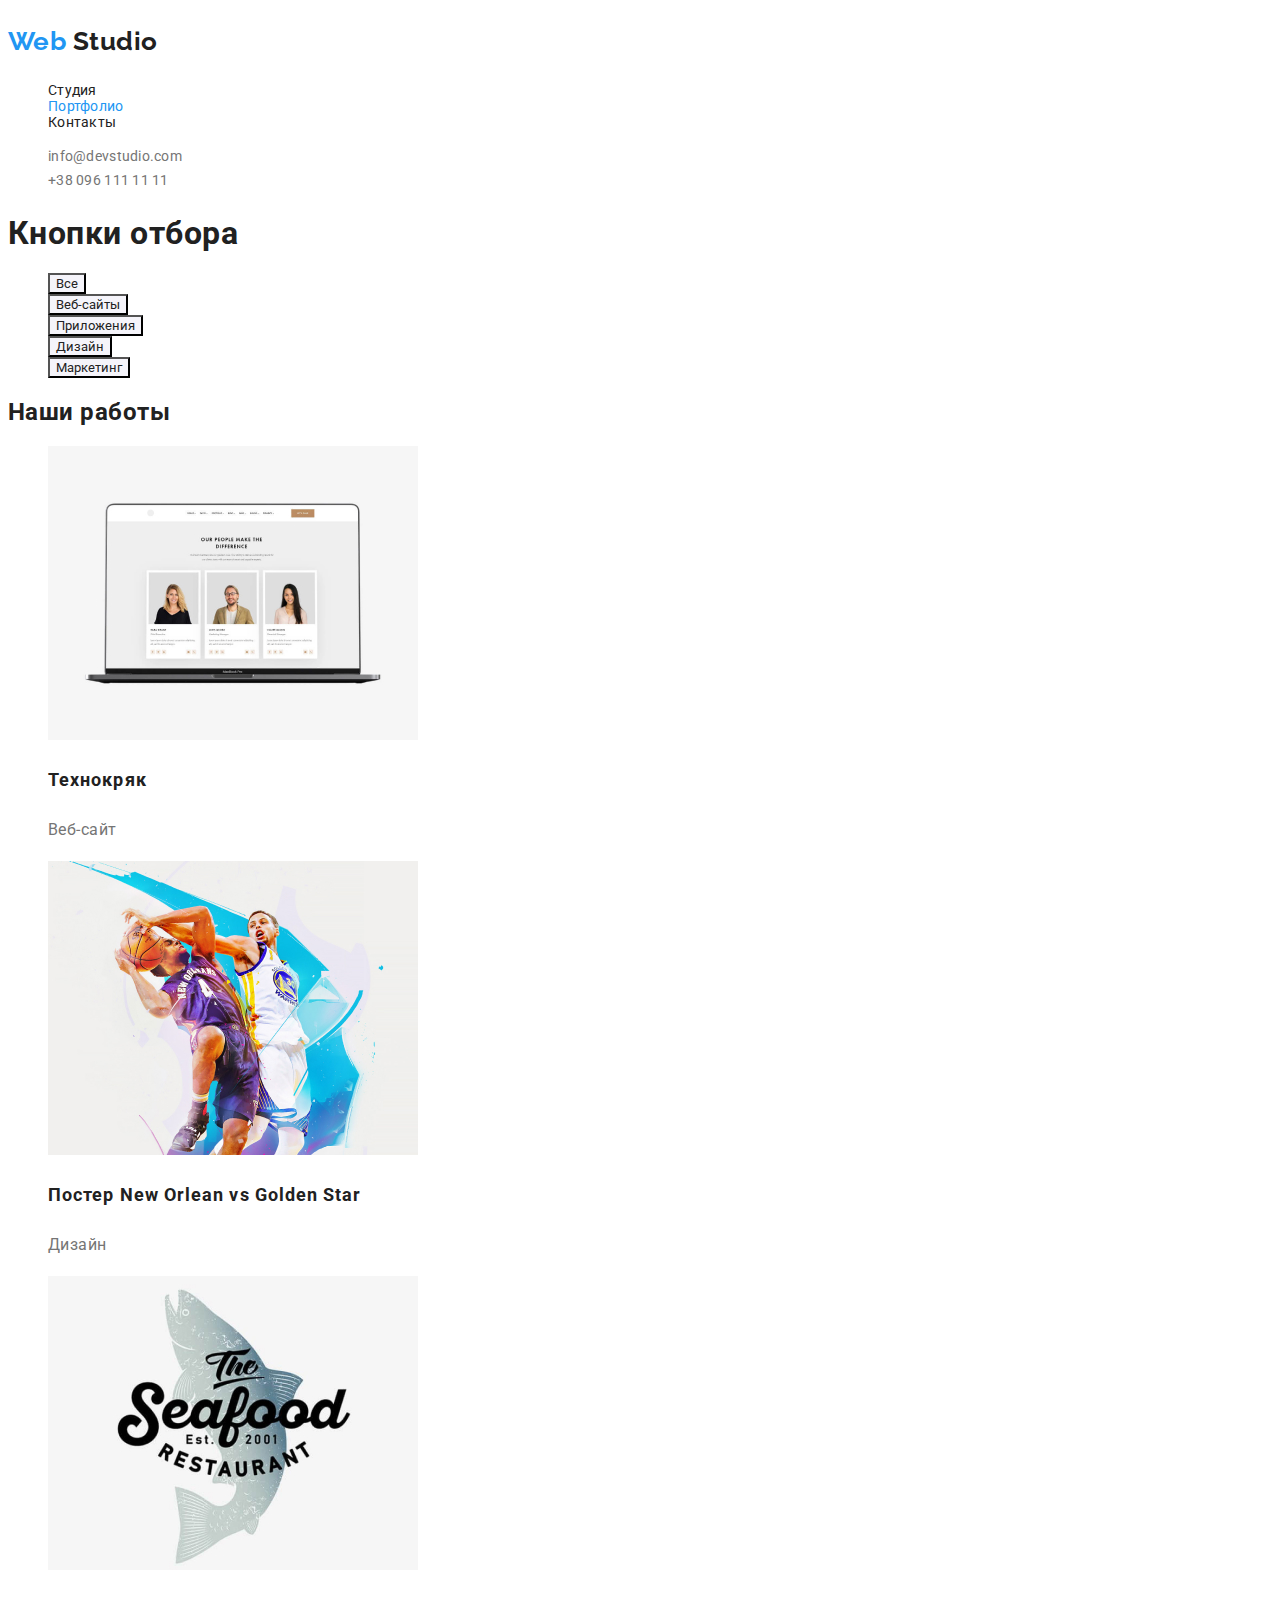
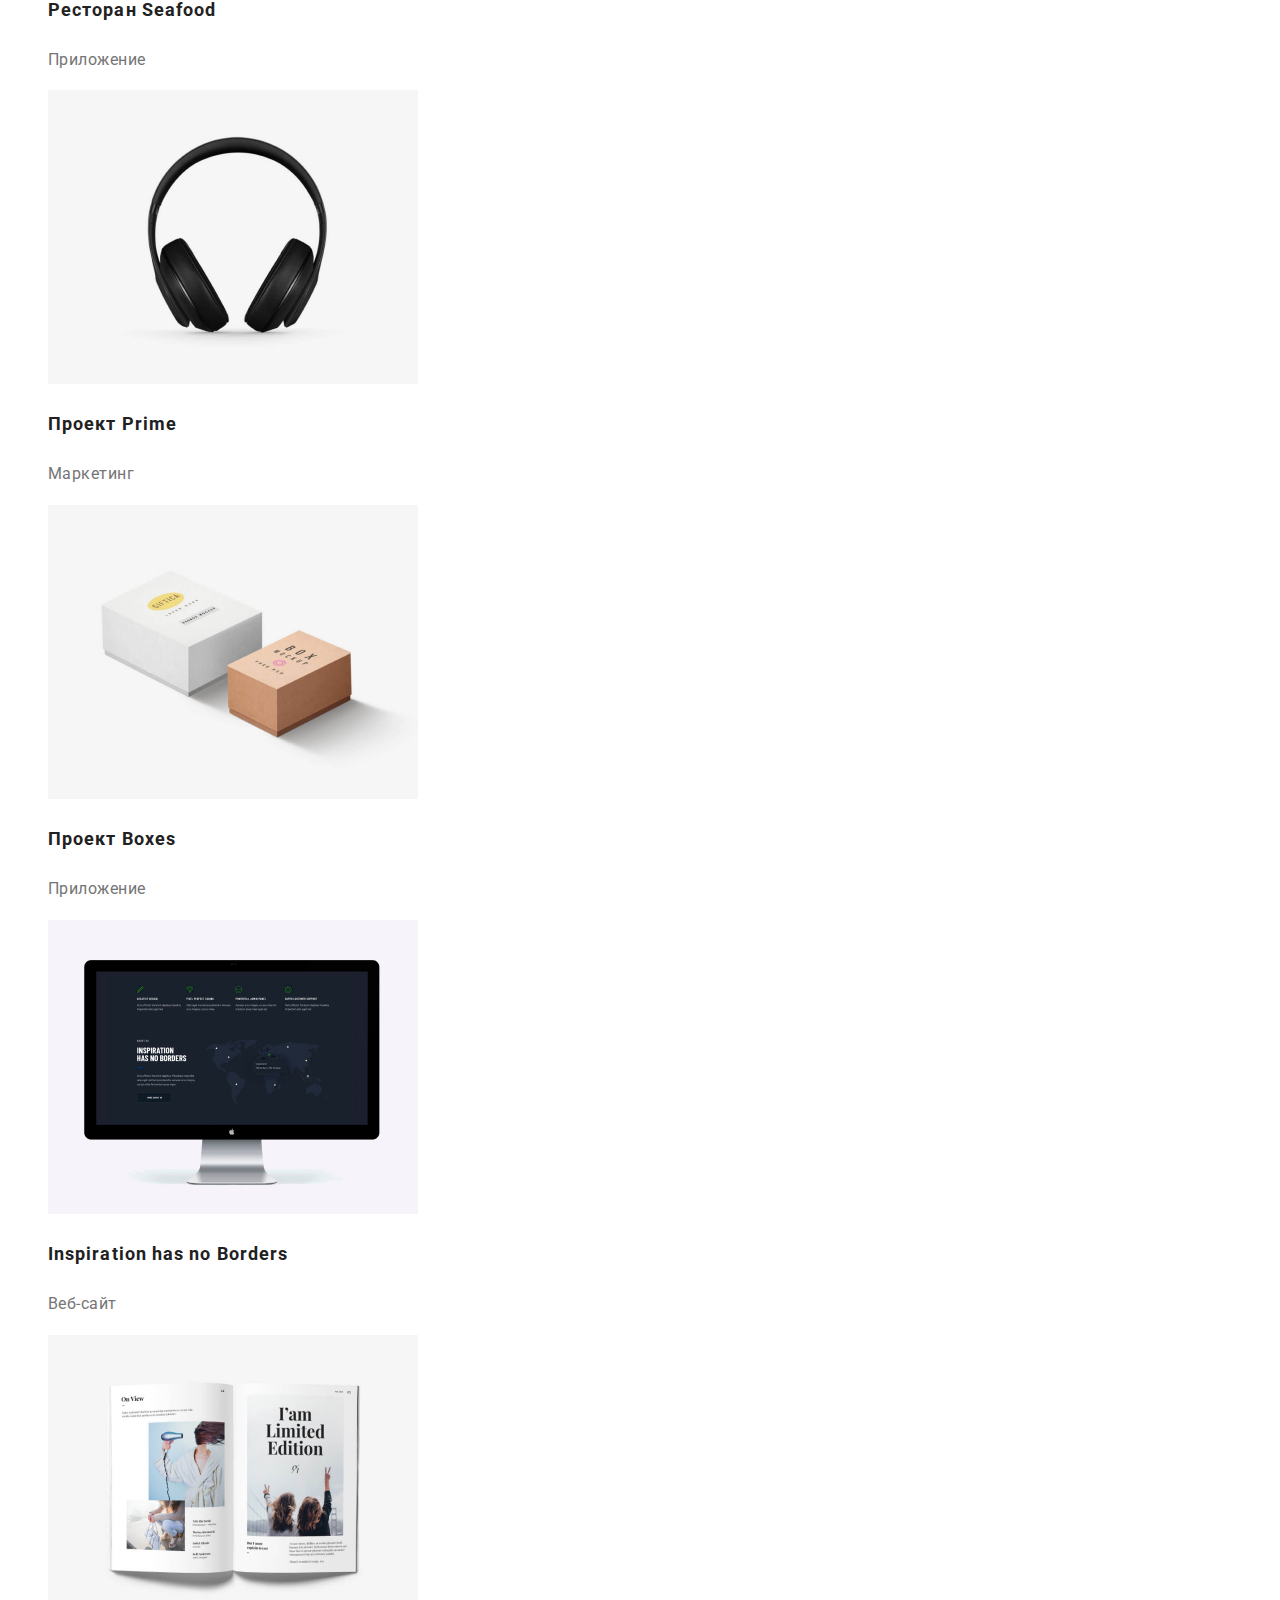
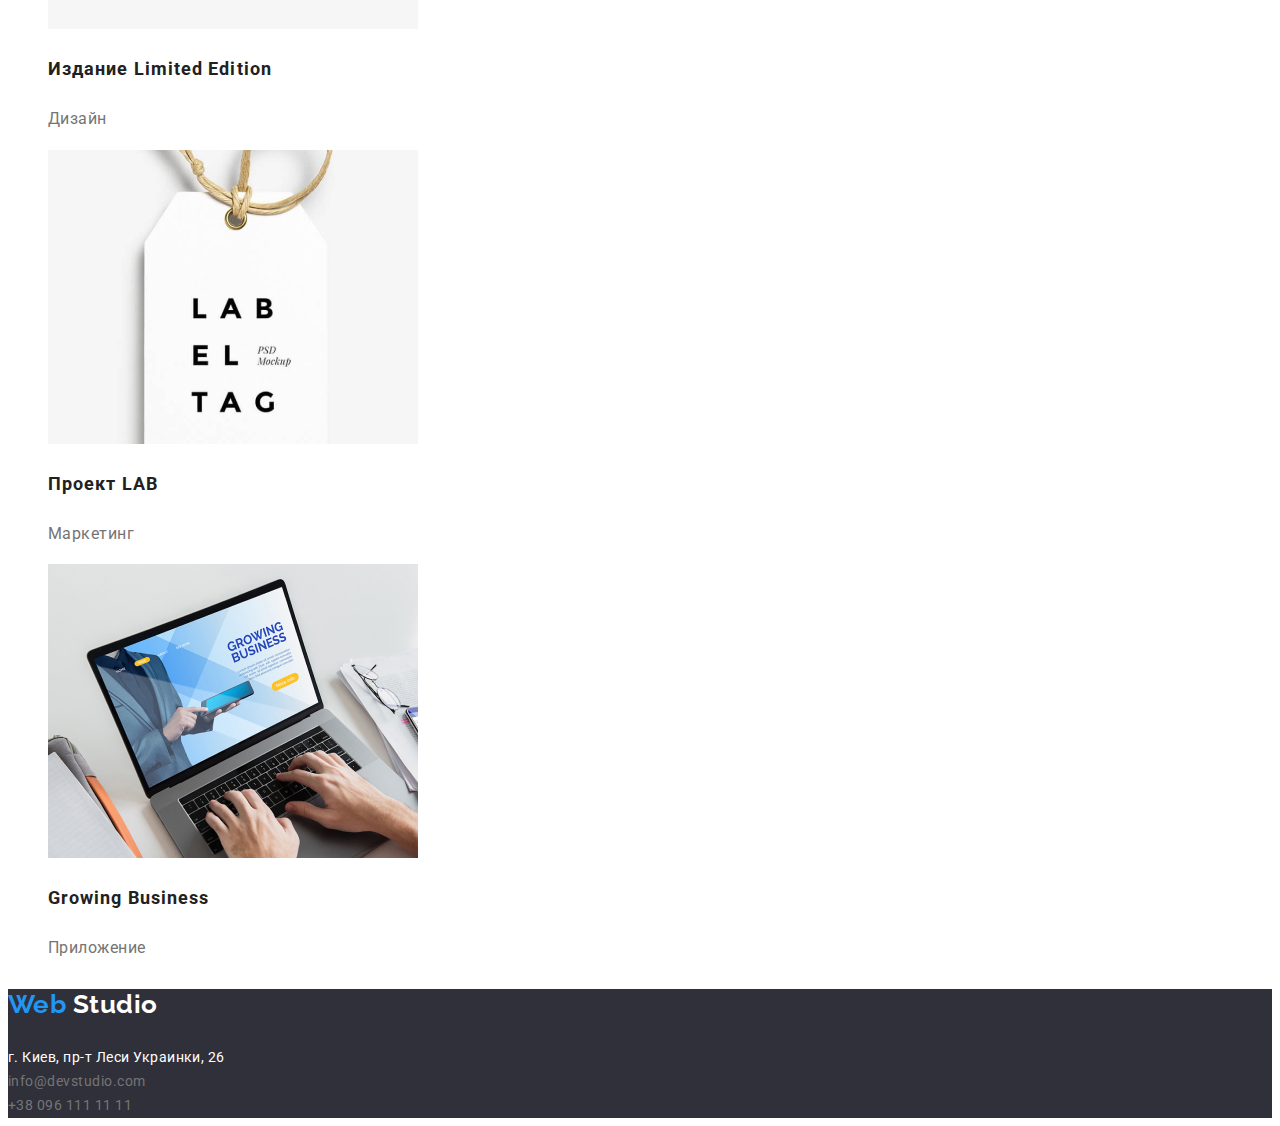
==== portfolio.html @ eb917315 "added HW3" ====
<!DOCTYPE html>
<html lang="ru">

<head>
    <meta charset="UTF-8">
    <meta name="viewport" content="width=device-width, initial-scale=1.0">
    <title>Portfolio</title>
    <link href="https://fonts.googleapis.com/css2?family=Raleway:wght@700&family=Roboto:wght@400;500;700;900&display=swap" rel="stylesheet">
    <link rel="stylesheet" href="./css/styles.css">
</head>

<body>
    <!--Шапка сайта-->
    <header>
        <nav class="site-nav">
            <a href="./index.html" class="logo">
                <p><span class="blue">Web</span> Studio</p>
            </a>

            <ul class="list pages">
                <li><a href="./index.html" class="link">Студия</a></li>
                <li><a href="" class="link current">Портфолио</a></li>
                <li><a href="" class="link">Контакты</a></li>
            </ul>
        </nav>
        <ul class="list contacts contacts-head">
            <li>
                <a href="mailto:info@devstudio.com" class="contacts-now">info@devstudio.com</a>
            </li>

            <li>
                <a href="tel:+380961111111" class="contacts-now">+38 096 111 11 11</a>
            </li>
        </ul>
    </header>

    <main>
        <!-- Набор кнопок -->
        <section class="buttons">
            <h1 class="buttons-title">Кнопки отбора</h1>
            <ul class="list">
                <li><button type="button" class="buttons-link">Все</button></li>
                <li><button type="button" class="buttons-link">Веб-сайты</button> </li>
                <li><button type="button" class="buttons-link">Приложения</button> </li>
                <li><button type="button" class="buttons-link">Дизайн</button> </li>
                <li><button type="button" class="buttons-link">Маркетинг</button> </li>
            </ul>
        </section>
        <!-- Наше портфолио -->
        <section class="works">
            <h2 class="works-title">Наши работы</h2>
            <ul class="list">
                <li>
                    <a href="" class="works-link"><img src="./images/portfolio1.jpg" width=370 alt="Веб-сайт">
                        <h3 class="works-subtitle">Технокряк</h3>
                        <p class="works-type">Веб-сайт</p>
                    </a>

                </li>
                <li>
                    <a href="" class="works-link"><img src="./images/portfolio2.jpg" width=370 alt="Дизайн">
                        <h3 class="works-subtitle">Постер New Orlean vs Golden Star</h3>
                        <p class="works-type">Дизайн</p>
                    </a>

                </li>
                <li>
                    <a href="" class="works-link"><img src="./images/portfolio3.jpg" width=370 alt="Приложение">
                        <h3 class="works-subtitle">Ресторан Seafood</h3>
                        <p class="works-type">Приложение</p>
                    </a>

                </li>
                <li>
                    <a href="" class="works-link"><img src="./images/portfolio4.jpg" width=370 alt="Маркетинг">
                        <h3 class="works-subtitle">Проект Prime</h3>
                        <p class="works-type">Маркетинг</p>
                    </a>

                </li>
                <li>
                    <a href="" class="works-link"><img src="./images/portfolio5.jpg" width=370 alt="Приложение">
                        <h3 class="works-subtitle">Проект Boxes</h3>
                        <p class="works-type">Приложение</p>
                    </a>

                </li>
                <li>
                    <a href="" class="works-link"><img src="./images/portfolio6.jpg" width=370 alt="Веб-сайт">
                        <h3 class="works-subtitle">Inspiration has no Borders</h3>
                        <p class="works-type">Веб-сайт</p>
                    </a>

                </li>
                <li>
                    <a href="" class="works-link"><img src="./images/portfolio7.jpg" width=370 alt="Дизайн">
                        <h3 class="works-subtitle">Издание Limited Edition</h3>
                        <p class="works-type">Дизайн</p>
                    </a>

                </li>
                <li>
                    <a href="" class="works-link"><img src="./images/portfolio8.jpg" width=370 alt="Маркетинг">
                        <h3 class="works-subtitle">Проект LAB</h3>
                        <p class="works-type">Маркетинг</p>
                    </a>

                </li>
                <li>
                    <a href="" class="works-link"><img src="./images/portfolio9.jpg" width=370 alt="Приложение">
                        <h3 class="works-subtitle">Growing Business</h3>
                        <p class="works-type">Приложение</p>
                    </a>

                </li>

            </ul>
        </section>


    </main>


    <!--Подвал сайта-->
    <footer class="footer">
        <a href="/" class="logo">
            <p><span class="blue">Web</span> <span class="white">Studio</span></p>
        </a>
        <address class="contacts">
            <span class="contacts-address">г. Киев, пр-т Леси Украинки, 26</span><br>
            <a href="mailto:info@devstudio.com" class="contacts-email">info@devstudio.com</a> <br>
            <a href="tel:+380961111111" class="contacts-phone">+38 096 111 11 11</a>
        </address>

    </footer>
</body>

</html>
---- css/styles.css ----
:root {
    --primery-white-color: #ffffff;
    --background-hero: #2F303A;
    --background-team: #F5F4FA;
    --background-specialisations: #E5E5E5;
    --background-footer: #2F303A;
    --background-portfolio: #F5F4FA;
    --blue-color: #2196F3;
    --font-black: #212121;
    --font-grey: #757575;
    --font-white: #FFFFFF;
}

body {
    color: var(--font-black);
    background-color: var(--primery-white-color);
    font-family: Roboto, sans-serif;
    letter-spacing: 0.03em;
}


/* Стили для странички index.html */

.logo {
    color: var(--font-black);
    font-family: Raleway;
    font-weight: 700;
    font-size: 26px;
    line-height: 1.19;
    text-decoration: none;
}

.logo .blue {
    color: var(--blue-color);
}

.logo .white {
    color: var(--font-white);
}

.list {
    list-style: none;
}

.site-nav .link {
    color: var(--font-black);
    text-decoration: none;
}

.site-nav .link.current {
    color: var(--blue-color);
}

.site-nav .link:hover,
.site-nav .link:focus {
    color: var(--blue-color);
}

.pages,
.contacts-head {
    font-size: 14px;
    line-height: 1.14;
    letter-spacing: 0.02em;
}

.contacts .contacts-now {
    color: var(--font-grey);
    text-decoration: none;
}

.contacts .current {
    color: var(--blue-color);
}

.contacts .contacts-now:hover,
.contacts .contacts-now:focus {
    color: var(--blue-color);
}

.hero {
    background-color: var(--background-hero);
    letter-spacing: 0.06em;
}

.hero .hero-title {
    color: var(--font-white);
    font-weight: 900;
    font-size: 44px;
    line-height: 1.36;
    text-align: center;
    text-transform: uppercase;
}


/* ВЕРНУТЬСЯ К КНОПКЕ */

.hero .hero-button {
    color: var(--font-white);
    background-color: var(--blue-color);
    font-family: inherit;
    font-size: 16px;
    line-height: 1.8;
    display: flex;
    align-items: center;
    text-align: center;
    text-decoration: none;
}

.features .features-subtitle {
    color: var(--font-black);
    font-weight: 700;
    font-size: 14px;
    line-height: 1.14;
    text-transform: uppercase;
}

.features .features-description {
    color: var(--font-grey);
    font-weight: 400;
    font-size: 14px;
    line-height: 1.71;
}

.specialisations {
    background-color: var(--background-specialisations);
}

.specialisations .specialisations-title,
.team .team-title {
    color: var(--font-black);
    font-weight: 700;
    font-size: 36px;
    line-height: 1.16;
    text-align: center;
}

.team {
    background-color: var(--background-team);
}

.team .team-name {
    color: var(--font-black);
    font-weight: 500;
    font-size: 16px;
    line-height: 1.18;
}

.team .team-prof {
    color: var(--font-grey);
    font-weight: 400;
    font-size: 16px;
    line-height: 1.18;
}

.footer {
    background-color: var(--background-footer);
}

.contacts {
    font-weight: 400;
    font-size: 14px;
    line-height: 1.7;
    font-style: normal;
}

.contacts .contacts-address {
    color: var(--font-white);
}

.contacts .contacts-email,
.contacts .contacts-phone {
    color: var(--font-grey);
    text-decoration: none;
}


/* Стили для странички portfolio.html */

.buttons .buttons-link {
    color: var(--font-black);
    background-color: var(--background-portfolio);
    font-family: inherit;
}

.buttons .buttons-link:hover,
.buttons .buttons-link:focus {
    color: var(--font-white);
}

.buttons .buttons-link:hover,
.buttons .buttons-link:focus {
    background-color: var(--blue-color);
}

.works .works-subtitle {
    color: var(--font-black);
    font-weight: 700;
    font-size: 18px;
    line-height: 2;
    letter-spacing: 0.06em;
}

.works .works-type {
    color: var(--font-grey);
    font-weight: 400;
    font-size: 16px;
    line-height: 1.8;
}

.works .works-link {
    text-decoration: none;
}
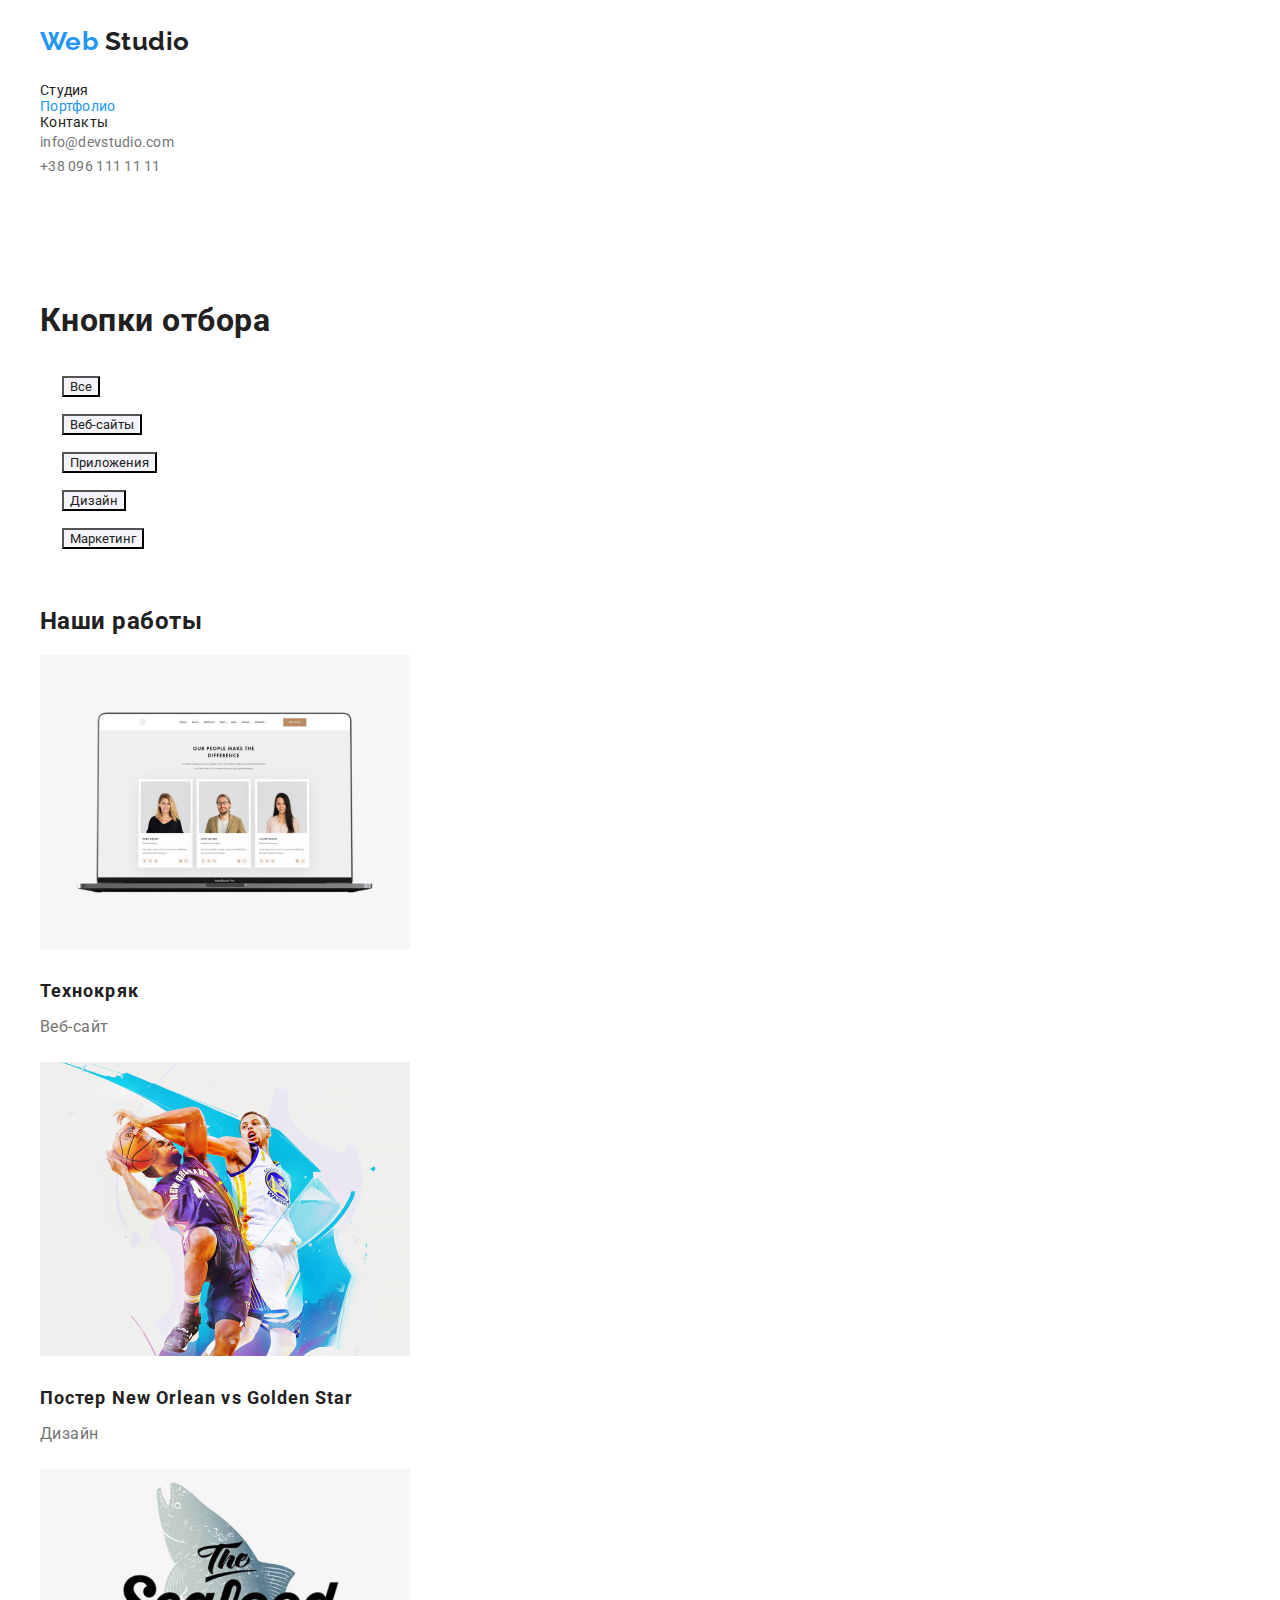
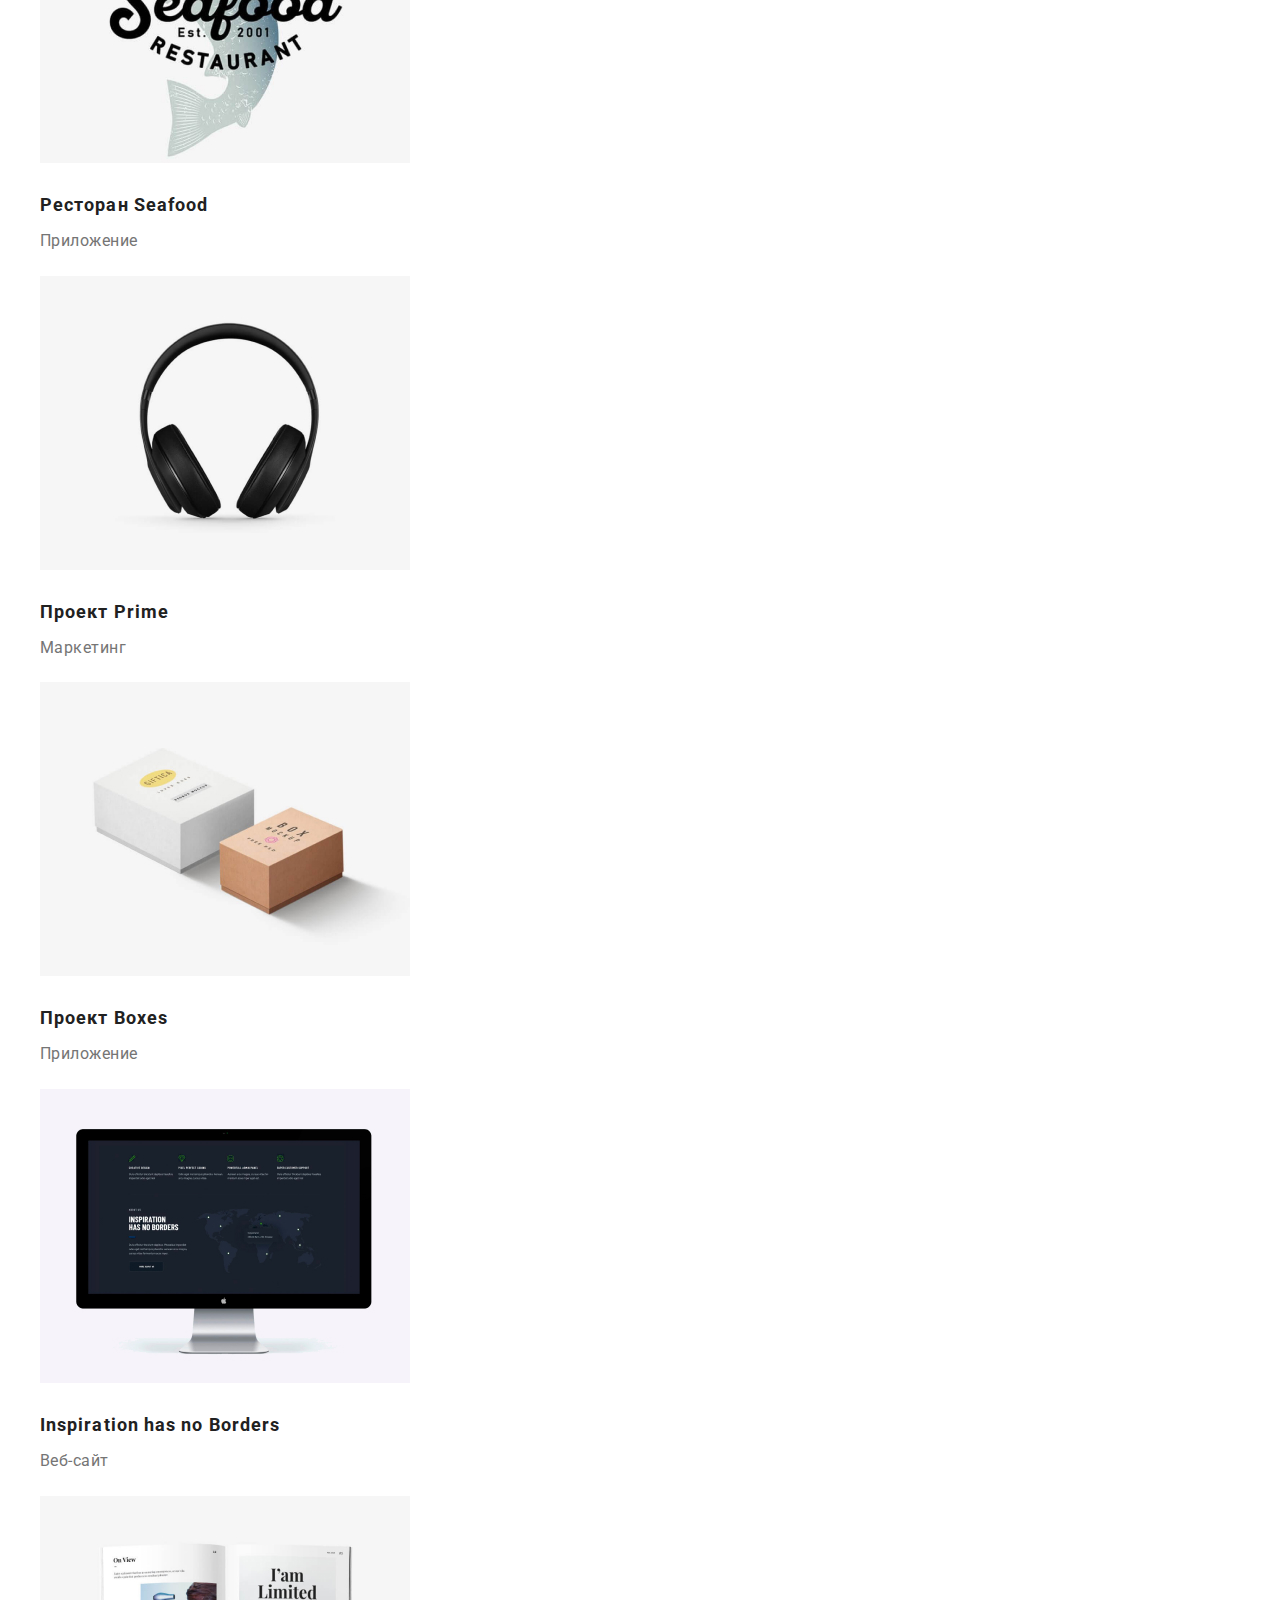
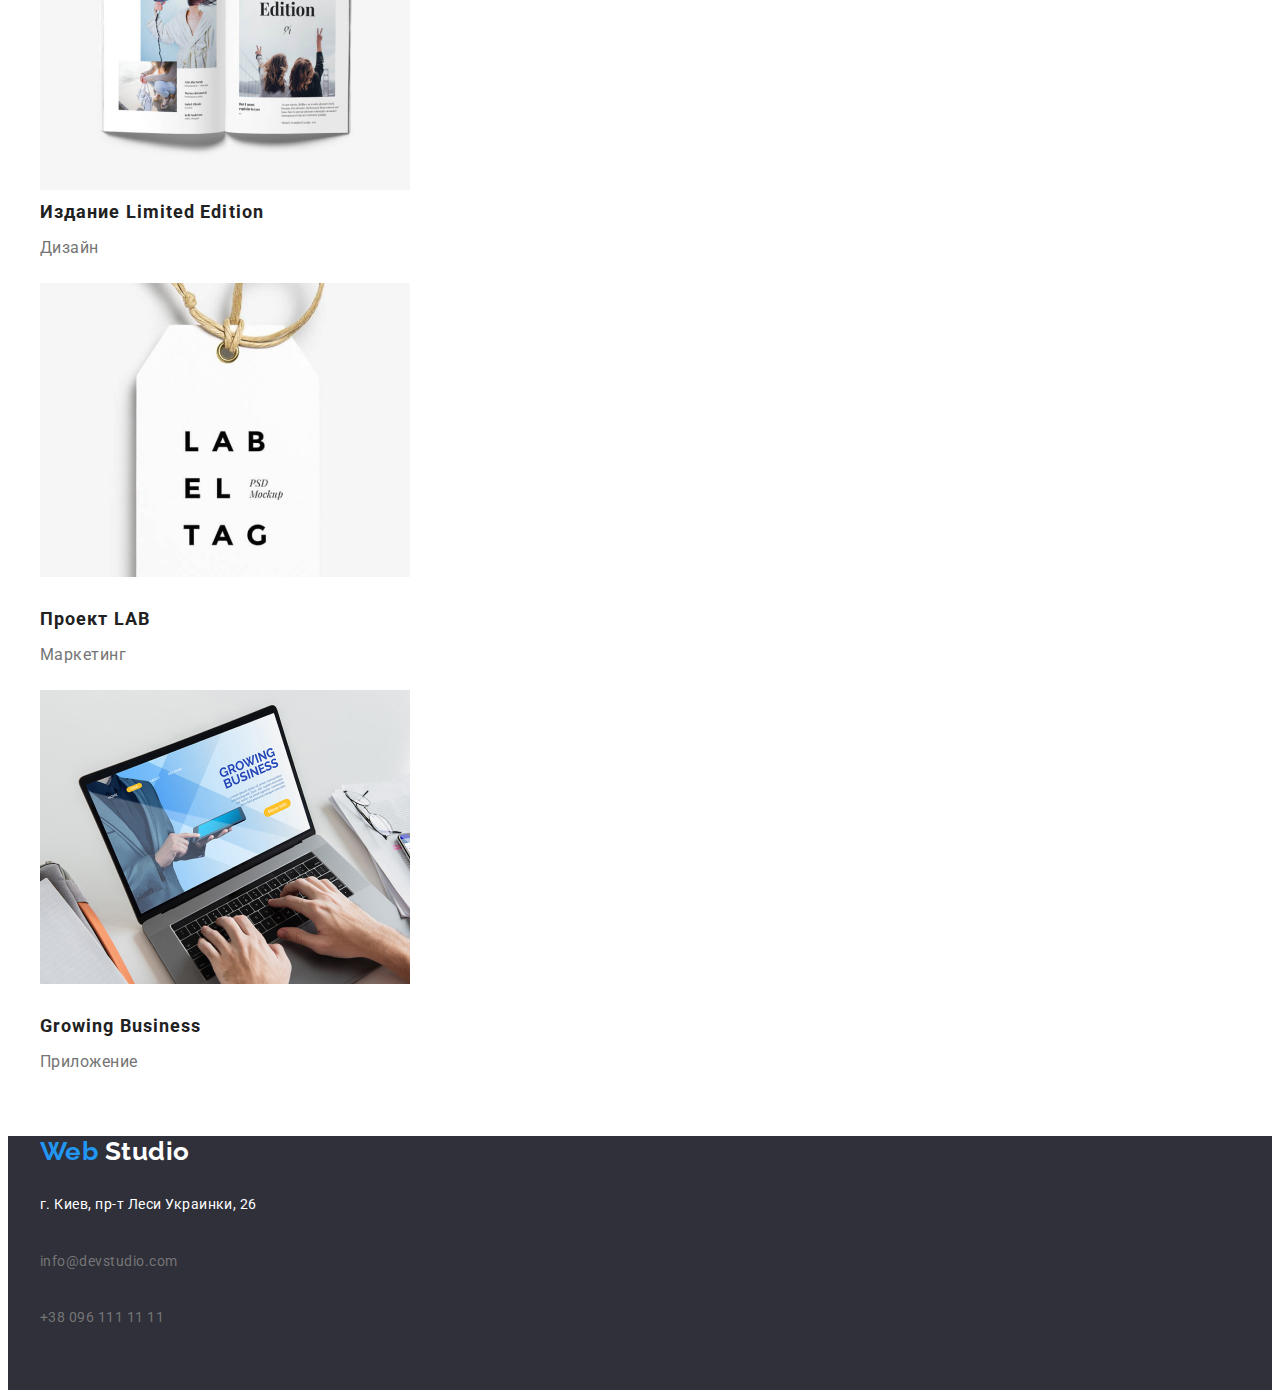
==== commit dbb8a423: "add 3" ====
--- a/portfolio.html
+++ b/portfolio.html
@@ -12,109 +12,141 @@
 <body>
     <!--Шапка сайта-->
     <header>
-        <nav class="site-nav">
-            <a href="./index.html" class="logo">
-                <p><span class="blue">Web</span> Studio</p>
-            </a>
+        <div class="container-width">
+            <nav class="site-nav">
+                <a href="./index.html" class="logo">
+                    <p><span class="blue">Web</span> Studio</p>
+                </a>
 
-            <ul class="list pages">
-                <li><a href="./index.html" class="link">Студия</a></li>
-                <li><a href="" class="link current">Портфолио</a></li>
-                <li><a href="" class="link">Контакты</a></li>
+                <ul class="list pages">
+                    <li><a href="./index.html" class="link">Студия</a></li>
+                    <li><a href="" class="link current">Портфолио</a></li>
+                    <li><a href="" class="link">Контакты</a></li>
+                </ul>
+            </nav>
+        </div>
+        <div class="container-width">
+            <ul class="list contacts contacts-head">
+                <li>
+                    <a href="mailto:info@devstudio.com" class="contacts-now">info@devstudio.com</a>
+                </li>
+
+                <li>
+                    <a href="tel:+380961111111" class="contacts-now">+38 096 111 11 11</a>
+                </li>
             </ul>
-        </nav>
-        <ul class="list contacts contacts-head">
-            <li>
-                <a href="mailto:info@devstudio.com" class="contacts-now">info@devstudio.com</a>
-            </li>
+        </div>
 
-            <li>
-                <a href="tel:+380961111111" class="contacts-now">+38 096 111 11 11</a>
-            </li>
-        </ul>
     </header>
 
     <main>
         <!-- Набор кнопок -->
         <section class="buttons">
-            <h1 class="buttons-title">Кнопки отбора</h1>
-            <ul class="list">
-                <li><button type="button" class="buttons-link">Все</button></li>
-                <li><button type="button" class="buttons-link">Веб-сайты</button> </li>
-                <li><button type="button" class="buttons-link">Приложения</button> </li>
-                <li><button type="button" class="buttons-link">Дизайн</button> </li>
-                <li><button type="button" class="buttons-link">Маркетинг</button> </li>
-            </ul>
+            <div class="container-width">
+                <h1 class="buttons-title">Кнопки отбора</h1>
+                <ul class="list">
+                    <li>
+                        <div class="first-button"><button type="button" class="buttons-link">Все</button></div>
+                    </li>
+                    <li>
+                        <div class="second-button"><button type="button" class="buttons-link">Веб-сайты</button></div>
+                    </li>
+                    <li>
+                        <div class="third-button"><button type="button" class="buttons-link">Приложения</button></div>
+                    </li>
+                    <li>
+                        <div class="fourth-button"><button type="button" class="buttons-link">Дизайн</button> </div>
+                    </li>
+                    <li>
+                        <div class="fifth-button"><button type="button" class="buttons-link">Маркетинг</button> </div>
+                    </li>
+                </ul>
+            </div>
         </section>
         <!-- Наше портфолио -->
         <section class="works">
-            <h2 class="works-title">Наши работы</h2>
-            <ul class="list">
-                <li>
-                    <a href="" class="works-link"><img src="./images/portfolio1.jpg" width=370 alt="Веб-сайт">
-                        <h3 class="works-subtitle">Технокряк</h3>
-                        <p class="works-type">Веб-сайт</p>
-                    </a>
+            <div class="container-width">
+                <h2 class="works-title">Наши работы</h2>
+                <ul class="list">
+                    <li>
 
-                </li>
-                <li>
-                    <a href="" class="works-link"><img src="./images/portfolio2.jpg" width=370 alt="Дизайн">
-                        <h3 class="works-subtitle">Постер New Orlean vs Golden Star</h3>
-                        <p class="works-type">Дизайн</p>
-                    </a>
+                        <a href="" class="works-link">
+                            <div class="container-works"><img src="./images/portfolio1.jpg" width=370 alt="Веб-сайт"></div>
+                            <h3 class="works-subtitle">Технокряк</h3>
+                            <p class="works-type">Веб-сайт</p>
+                        </a>
 
-                </li>
-                <li>
-                    <a href="" class="works-link"><img src="./images/portfolio3.jpg" width=370 alt="Приложение">
-                        <h3 class="works-subtitle">Ресторан Seafood</h3>
-                        <p class="works-type">Приложение</p>
-                    </a>
 
-                </li>
-                <li>
-                    <a href="" class="works-link"><img src="./images/portfolio4.jpg" width=370 alt="Маркетинг">
-                        <h3 class="works-subtitle">Проект Prime</h3>
-                        <p class="works-type">Маркетинг</p>
-                    </a>
 
-                </li>
-                <li>
-                    <a href="" class="works-link"><img src="./images/portfolio5.jpg" width=370 alt="Приложение">
-                        <h3 class="works-subtitle">Проект Boxes</h3>
-                        <p class="works-type">Приложение</p>
-                    </a>
+                    </li>
+                    <li>
+                        <a href="" class="works-link">
+                            <div class="container-works"><img src="./images/portfolio2.jpg" width=370 alt="Дизайн"></div>
+                            <h3 class="works-subtitle">Постер New Orlean vs Golden Star</h3>
+                            <p class="works-type">Дизайн</p>
+                        </a>
 
-                </li>
-                <li>
-                    <a href="" class="works-link"><img src="./images/portfolio6.jpg" width=370 alt="Веб-сайт">
-                        <h3 class="works-subtitle">Inspiration has no Borders</h3>
-                        <p class="works-type">Веб-сайт</p>
-                    </a>
+                    </li>
+                    <li>
+                        <a href="" class="works-link">
+                            <div class="container-works"><img src="./images/portfolio3.jpg" width=370 alt="Приложение"></div>
+                            <h3 class="works-subtitle">Ресторан Seafood</h3>
+                            <p class="works-type">Приложение</p>
+                        </a>
 
-                </li>
-                <li>
-                    <a href="" class="works-link"><img src="./images/portfolio7.jpg" width=370 alt="Дизайн">
-                        <h3 class="works-subtitle">Издание Limited Edition</h3>
-                        <p class="works-type">Дизайн</p>
-                    </a>
+                    </li>
+                    <li>
+                        <a href="" class="works-link">
+                            <div class="container-works"><img src="./images/portfolio4.jpg" width=370 alt="Маркетинг"></div>
+                            <h3 class="works-subtitle">Проект Prime</h3>
+                            <p class="works-type">Маркетинг</p>
+                        </a>
 
-                </li>
-                <li>
-                    <a href="" class="works-link"><img src="./images/portfolio8.jpg" width=370 alt="Маркетинг">
-                        <h3 class="works-subtitle">Проект LAB</h3>
-                        <p class="works-type">Маркетинг</p>
-                    </a>
+                    </li>
+                    <li>
+                        <a href="" class="works-link">
+                            <div class="container-works"><img src="./images/portfolio5.jpg" width=370 alt="Приложение"></div>
+                            <h3 class="works-subtitle">Проект Boxes</h3>
+                            <p class="works-type">Приложение</p>
+                        </a>
 
-                </li>
-                <li>
-                    <a href="" class="works-link"><img src="./images/portfolio9.jpg" width=370 alt="Приложение">
-                        <h3 class="works-subtitle">Growing Business</h3>
-                        <p class="works-type">Приложение</p>
-                    </a>
+                    </li>
+                    <li>
+                        <a href="" class="works-link">
+                            <div class="container-works" class="container-works"><img src="./images/portfolio6.jpg" width=370 alt="Веб-сайт"></div>
+                            <h3 class="works-subtitle">Inspiration has no Borders</h3>
+                            <p class="works-type">Веб-сайт</p>
+                        </a>
 
-                </li>
+                    </li>
+                    <li>
+                        <a href="" class="works-link">
+                            <div><img src="./images/portfolio7.jpg" width=370 alt="Дизайн"></div>
+                            <h3 class="works-subtitle">Издание Limited Edition</h3>
+                            <p class="works-type">Дизайн</p>
+                        </a>
 
-            </ul>
+                    </li>
+                    <li>
+                        <a href="" class="works-link">
+                            <div class="container-works"><img src="./images/portfolio8.jpg" width=370 alt="Маркетинг"></div>
+                            <h3 class="works-subtitle">Проект LAB</h3>
+                            <p class="works-type">Маркетинг</p>
+                        </a>
+
+                    </li>
+                    <li>
+                        <a href="" class="works-link">
+                            <div class="container-works"><img src="./images/portfolio9.jpg" width=370 alt="Приложение"></div>
+                            <h3 class="works-subtitle">Growing Business</h3>
+                            <p class="works-type">Приложение</p>
+                        </a>
+
+                    </li>
+
+                </ul>
+            </div>
+
         </section>
 
 
@@ -123,14 +155,18 @@
 
     <!--Подвал сайта-->
     <footer class="footer">
-        <a href="/" class="logo">
-            <p><span class="blue">Web</span> <span class="white">Studio</span></p>
-        </a>
-        <address class="contacts">
-            <span class="contacts-address">г. Киев, пр-т Леси Украинки, 26</span><br>
-            <a href="mailto:info@devstudio.com" class="contacts-email">info@devstudio.com</a> <br>
-            <a href="tel:+380961111111" class="contacts-phone">+38 096 111 11 11</a>
-        </address>
+        <div class="container-width">
+            <div class="footer-logo">
+                <a href="/" class="logo">
+                    <p><span class="blue">Web</span> <span class="white">Studio</span></p>
+                </a>
+            </div>
+            <address class="contacts">
+                <div class="contacts-city"><span class="contacts-address">г. Киев, пр-т Леси Украинки, 26</span></div><br>
+                <div class="footer-email"><a href="mailto:info@devstudio.com" class="contacts-email">info@devstudio.com</a></div> <br>
+                <div class="footer-phone"><a href="tel:+380961111111" class="contacts-phone">+38 096 111 11 11</a></div>
+            </address>
+        </div>
 
     </footer>
 </body>
--- a/css/styles.css
+++ b/css/styles.css
@@ -21,6 +21,19 @@
 
 /* Стили для странички index.html */
 
+.container {
+    margin: 0 auto;
+    width: 1600px;
+    padding-left: 20px;
+    padding-right: 20px;
+}
+
+.container-width {
+    margin-left: auto;
+    margin-right: auto;
+    width: 1200px;
+}
+
 .logo {
     color: var(--font-black);
     font-family: Raleway;
@@ -40,6 +53,8 @@
 
 .list {
     list-style: none;
+    margin: 0;
+    padding: 0;
 }
 
 .site-nav .link {
@@ -78,23 +93,30 @@
 }
 
 .hero {
-    background-color: var(--background-hero);
     letter-spacing: 0.06em;
+    text-align: center;
+    padding-top: 200px;
+    padding-bottom: 200px;
 }
 
 .hero .hero-title {
+    margin-top: 0;
+    margin-bottom: 30px;
     color: var(--font-white);
     font-weight: 900;
     font-size: 44px;
     line-height: 1.36;
-    text-align: center;
     text-transform: uppercase;
+    background-color: var(--background-hero);
 }
 
 
 /* ВЕРНУТЬСЯ К КНОПКЕ */
 
 .hero .hero-button {
+    display: inline-block;
+    border-radius: 4px;
+    padding: 10px 32px;
     color: var(--font-white);
     background-color: var(--blue-color);
     font-family: inherit;
@@ -104,6 +126,18 @@
     align-items: center;
     text-align: center;
     text-decoration: none;
+    border: 1px solid transparent;
+    width: 200px;
+    height: 50px;
+}
+
+.features-container {
+    padding-top: 94px;
+    padding-bottom: 94px;
+}
+
+.features-title {
+    margin-top: 0;
 }
 
 .features .features-subtitle {
@@ -112,6 +146,8 @@
     font-size: 14px;
     line-height: 1.14;
     text-transform: uppercase;
+    margin-bottom: 10px;
+    margin-top: 0;
 }
 
 .features .features-description {
@@ -119,10 +155,28 @@
     font-weight: 400;
     font-size: 14px;
     line-height: 1.71;
+    /* margin-bottom: 94px; */
+    margin-top: 0;
 }
 
 .specialisations {
     background-color: var(--background-specialisations);
+    padding-top: 94px;
+    padding-bottom: 94px;
+}
+
+.specialisations-img {
+    /* margin-bottom: 94px; */
+}
+
+.specialisations-title {
+    margin-top: 0;
+    margin-bottom: 50px;
+}
+
+.team .team-title {
+    margin-top: 0px;
+    margin-bottom: 50px;
 }
 
 .specialisations .specialisations-title,
@@ -134,8 +188,14 @@
     text-align: center;
 }
 
+.team-img {
+    margin-bottom: 30px;
+}
+
 .team {
     background-color: var(--background-team);
+    padding-top: 94px;
+    padding-bottom: 94px;
 }
 
 .team .team-name {
@@ -143,6 +203,8 @@
     font-weight: 500;
     font-size: 16px;
     line-height: 1.18;
+    margin-top: 0;
+    margin-bottom: 10px;
 }
 
 .team .team-prof {
@@ -150,10 +212,17 @@
     font-weight: 400;
     font-size: 16px;
     line-height: 1.18;
+    margin-top: 0;
+    margin-bottom: 30px;
 }
 
 .footer {
     background-color: var(--background-footer);
+}
+
+.footer-logo {
+    margin-top: 60px;
+    margin-bottom: 20px;
 }
 
 .contacts {
@@ -163,6 +232,21 @@
     font-style: normal;
 }
 
+.contacts-city {
+    margin-top: 0;
+    margin-bottom: 9px;
+}
+
+.footer-email {
+    margin-top: 0;
+    margin-bottom: 9px;
+}
+
+.footer-phone {
+    margin-top: 0;
+    padding-bottom: 60px;
+}
+
 .contacts .contacts-address {
     color: var(--font-white);
 }
@@ -175,6 +259,18 @@
 
 
 /* Стили для странички portfolio.html */
+
+.buttons {
+    padding-top: 94px;
+    padding-bottom: 50px;
+    min-width: 84px;
+    text-decoration: none;
+    font-family: inherit;
+    font-weight: 500;
+    font-size: 16px;
+    line-height: 1.625;
+    border-radius: 4px;
+}
 
 .buttons .buttons-link {
     color: var(--font-black);
@@ -190,6 +286,26 @@
 .buttons .buttons-link:hover,
 .buttons .buttons-link:focus {
     background-color: var(--blue-color);
+}
+
+.buttons .first-button,
+.buttons .second-button,
+.buttons .third-button,
+.buttons .fourth-button,
+.buttons .fifth-button {
+    display: inline-block;
+    padding: 6px 22px;
+    text-decoration: none;
+    font-family: inherit;
+    border-radius: 4px;
+}
+
+.works .works-title {
+    margin-top: 0;
+}
+
+.works-link .container-works {
+    margin-bottom: 20px;
 }
 
 .works .works-subtitle {
@@ -198,6 +314,8 @@
     font-size: 18px;
     line-height: 2;
     letter-spacing: 0.06em;
+    margin-top: 0;
+    margin-bottom: 4px;
 }
 
 .works .works-type {
@@ -205,6 +323,8 @@
     font-weight: 400;
     font-size: 16px;
     line-height: 1.8;
+    margin-top: 0;
+    margin-bottom: 20px;
 }
 
 .works .works-link {
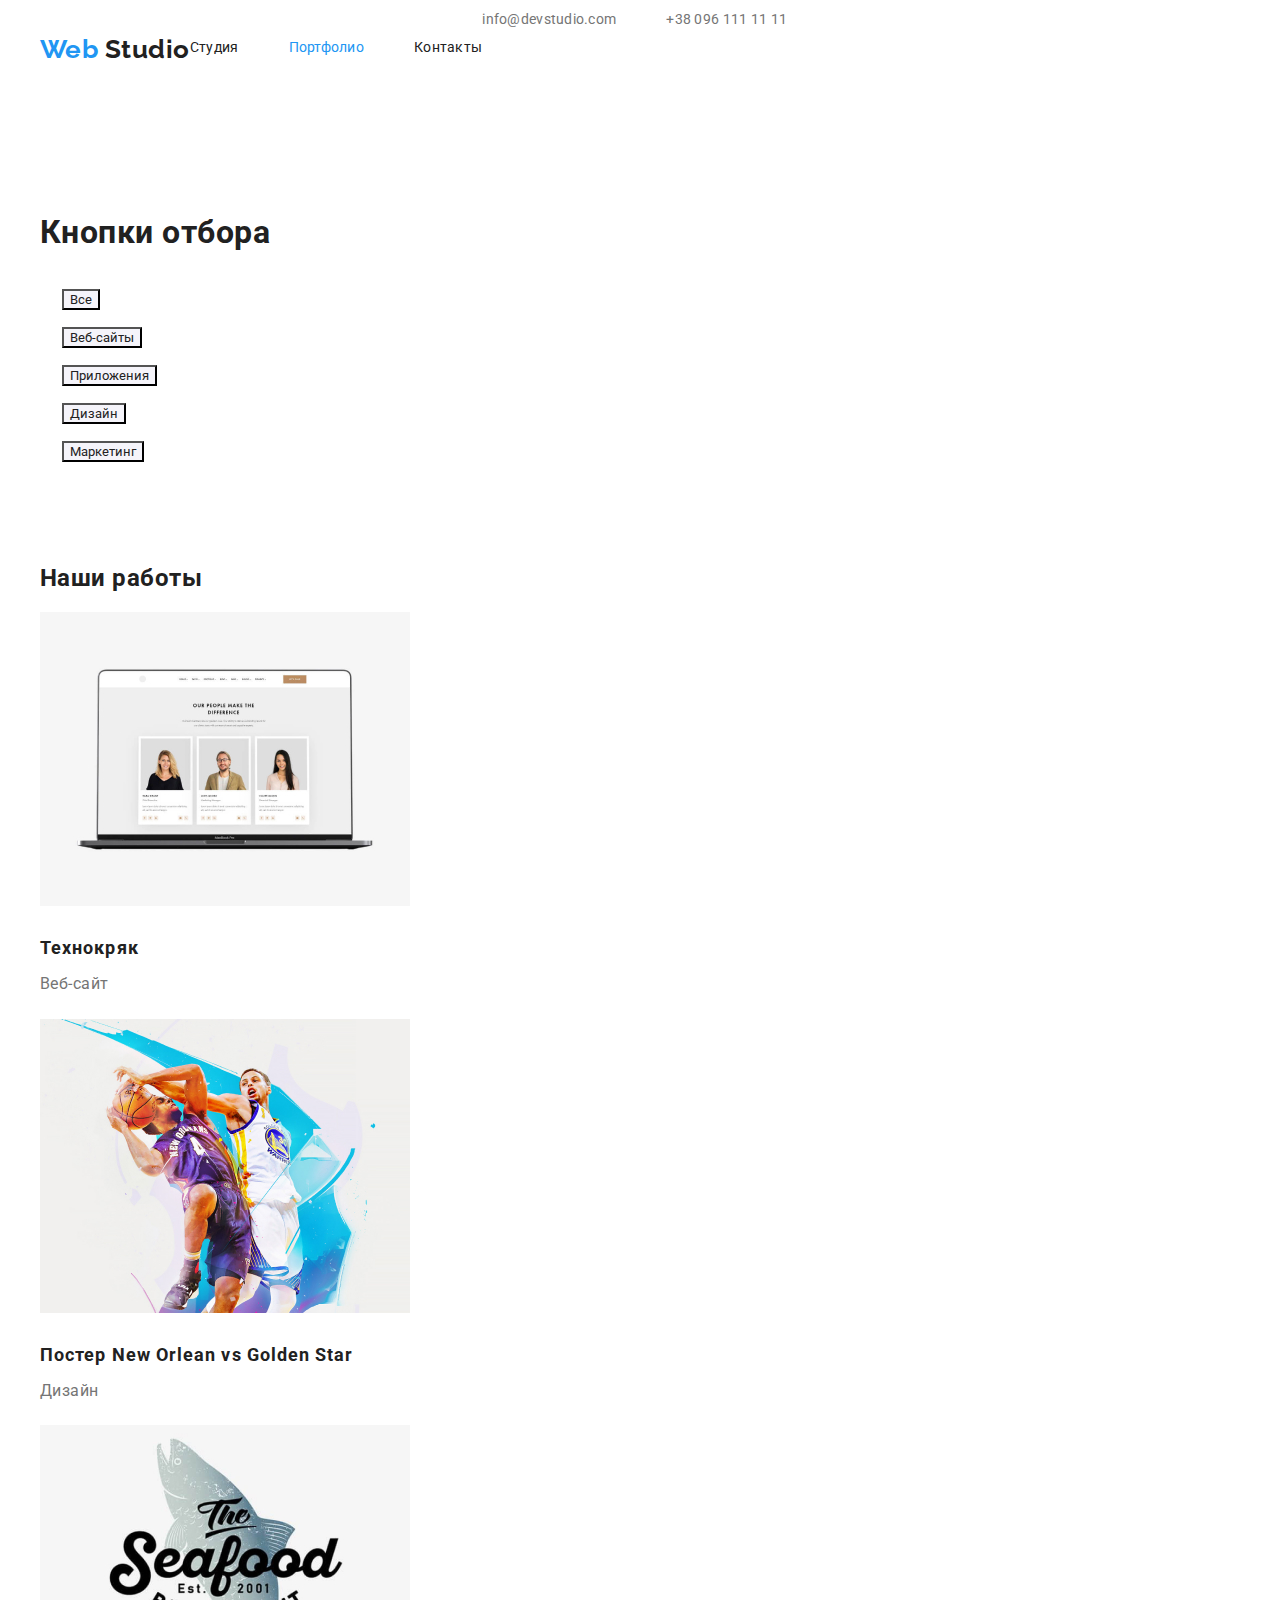
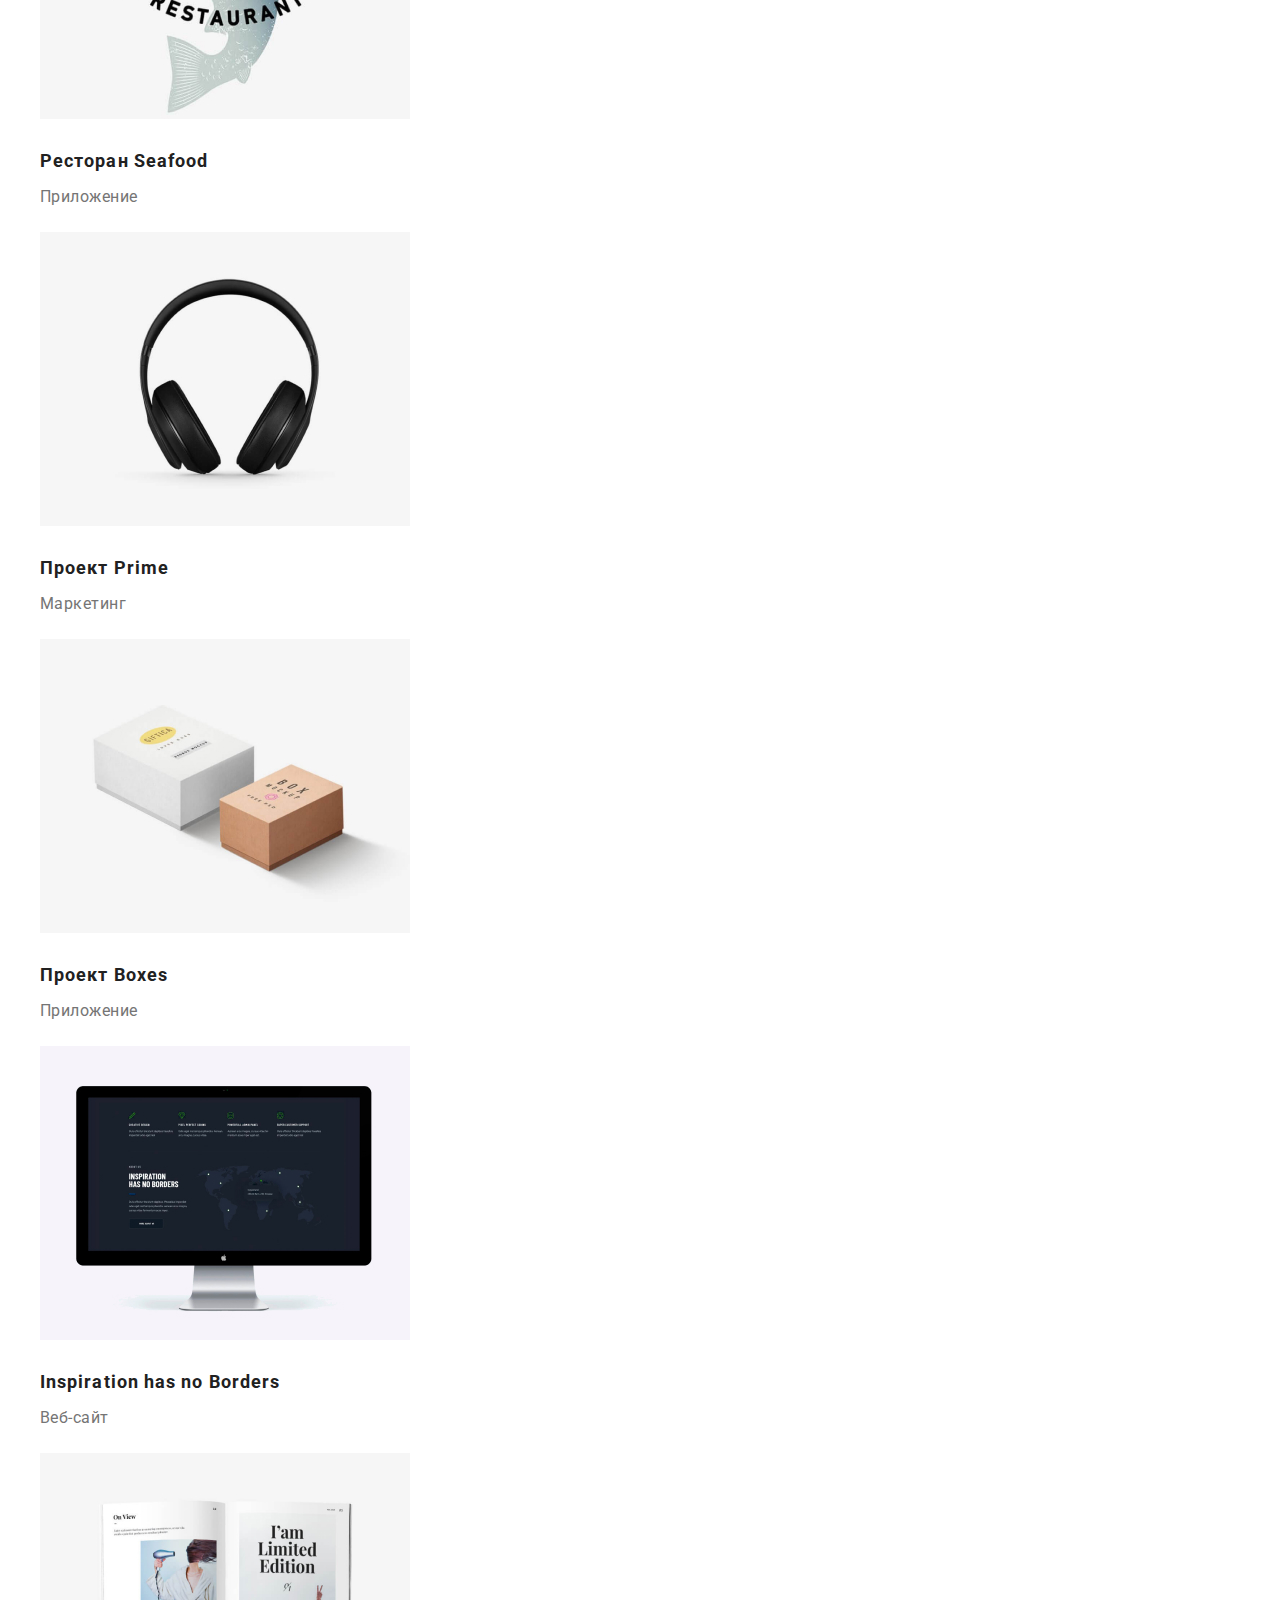
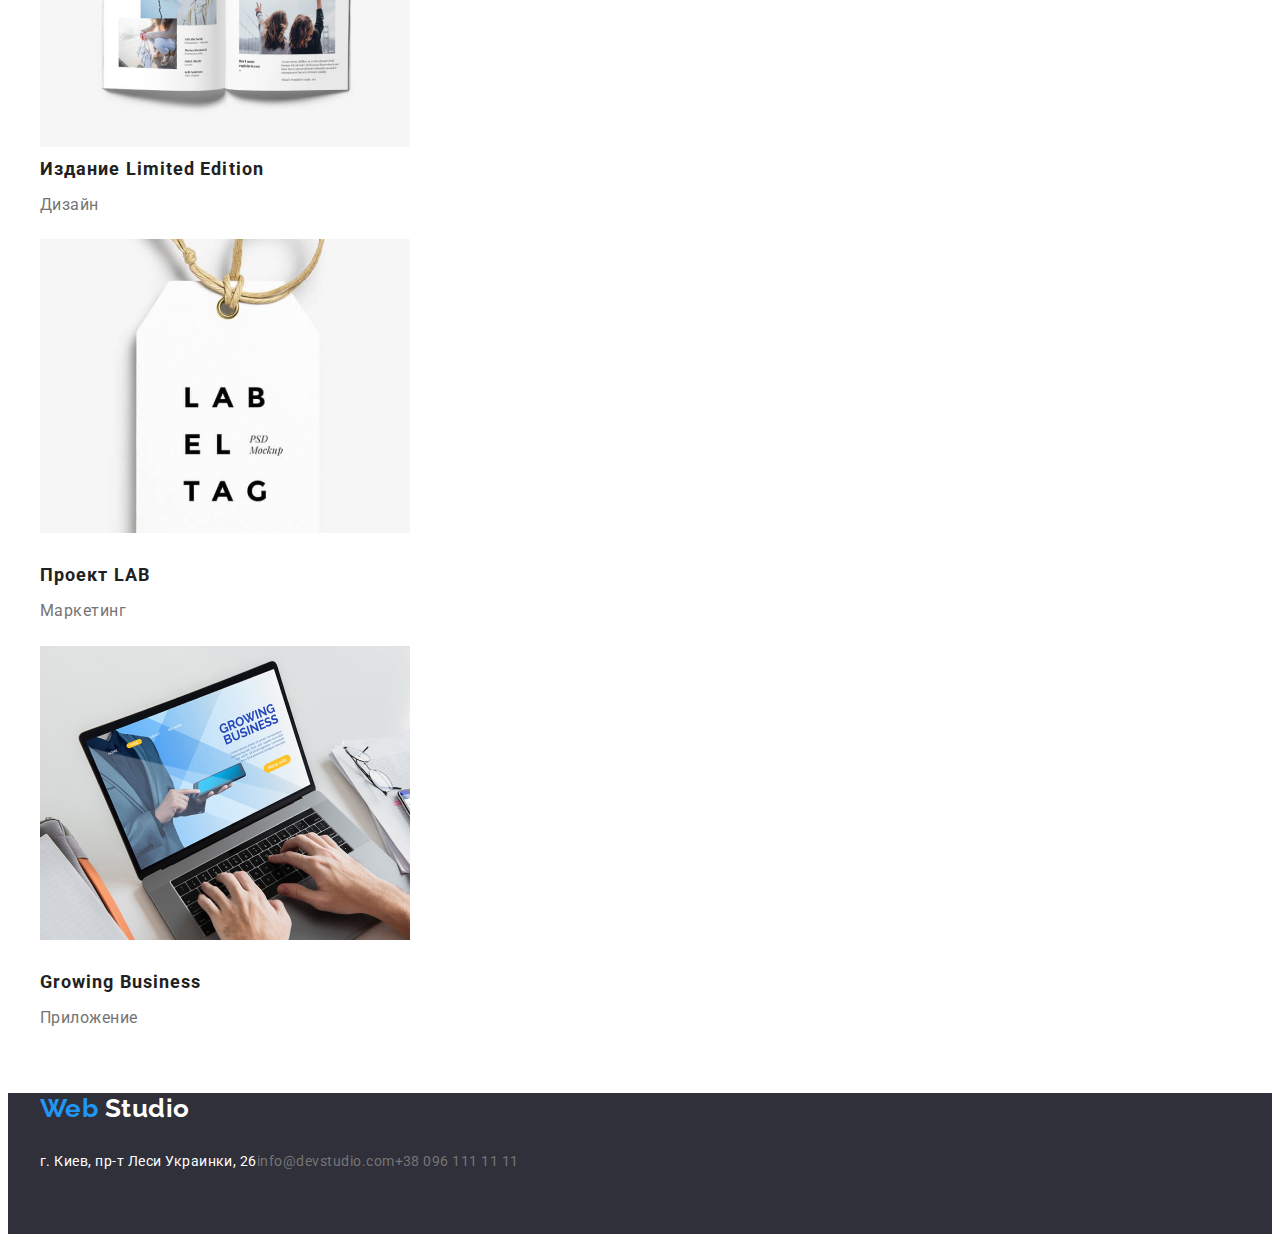
==== commit 4daecc03: "add" ====
--- a/portfolio.html
+++ b/portfolio.html
@@ -12,37 +12,37 @@
 <body>
     <!--Шапка сайта-->
     <header>
-        <div class="container-width">
-            <nav class="site-nav">
+
+        <div class="container flexin ">
+            <nav class="site-nav flexin">
                 <a href="./index.html" class="logo">
                     <p><span class="blue">Web</span> Studio</p>
                 </a>
 
                 <ul class="list pages">
-                    <li><a href="./index.html" class="link">Студия</a></li>
-                    <li><a href="" class="link current">Портфолио</a></li>
-                    <li><a href="" class="link">Контакты</a></li>
+                    <li class="pages-item"><a href="./index.html" class="link">Студия</a></li>
+                    <li class="pages-item"><a href="" class="link current">Портфолио</a></li>
+                    <li class="pages-item"><a href="" class="link">Контакты</a></li>
                 </ul>
             </nav>
-        </div>
-        <div class="container-width">
             <ul class="list contacts contacts-head">
-                <li>
+                <li class="pages-item">
                     <a href="mailto:info@devstudio.com" class="contacts-now">info@devstudio.com</a>
                 </li>
 
-                <li>
+                <li class="pages-item">
                     <a href="tel:+380961111111" class="contacts-now">+38 096 111 11 11</a>
                 </li>
             </ul>
         </div>
+
 
     </header>
 
     <main>
         <!-- Набор кнопок -->
         <section class="buttons">
-            <div class="container-width">
+            <div class="container">
                 <h1 class="buttons-title">Кнопки отбора</h1>
                 <ul class="list">
                     <li>
@@ -65,7 +65,7 @@
         </section>
         <!-- Наше портфолио -->
         <section class="works">
-            <div class="container-width">
+            <div class="container">
                 <h2 class="works-title">Наши работы</h2>
                 <ul class="list">
                     <li>
@@ -155,7 +155,7 @@
 
     <!--Подвал сайта-->
     <footer class="footer">
-        <div class="container-width">
+        <div class="container">
             <div class="footer-logo">
                 <a href="/" class="logo">
                     <p><span class="blue">Web</span> <span class="white">Studio</span></p>
--- a/css/styles.css
+++ b/css/styles.css
@@ -21,14 +21,19 @@
 
 /* Стили для странички index.html */
 
-.container {
+.flexin {
+    display: flex;
+}
+
+
+/* .container {
     margin: 0 auto;
-    width: 1600px;
     padding-left: 20px;
     padding-right: 20px;
-}
-
-.container-width {
+    width: 1600px;
+} */
+
+.container {
     margin-left: auto;
     margin-right: auto;
     width: 1200px;
@@ -52,12 +57,23 @@
 }
 
 .list {
-    list-style: none;
     margin: 0;
     padding: 0;
+    list-style: none;
+}
+
+.pages {
+    display: flex;
+}
+
+.pages .pages-item:not(:last-child) {
+    margin-right: 50px;
 }
 
 .site-nav .link {
+    display: block;
+    padding-top: 32px;
+    padding-bottom: 32px;
     color: var(--font-black);
     text-decoration: none;
 }
@@ -78,6 +94,14 @@
     letter-spacing: 0.02em;
 }
 
+.contacts {
+    display: flex;
+}
+
+.contacts .pages-item:not(:last-child) {
+    margin-right: 50px;
+}
+
 .contacts .contacts-now {
     color: var(--font-grey);
     text-decoration: none;
@@ -93,10 +117,10 @@
 }
 
 .hero {
-    letter-spacing: 0.06em;
-    text-align: center;
     padding-top: 200px;
     padding-bottom: 200px;
+    text-align: center;
+    letter-spacing: 0.06em;
 }
 
 .hero .hero-title {
@@ -110,21 +134,18 @@
     background-color: var(--background-hero);
 }
 
-
-/* ВЕРНУТЬСЯ К КНОПКЕ */
-
 .hero .hero-button {
+    display: flex;
     display: inline-block;
+    padding: 10px 32px;
+    align-items: center;
+    text-align: center;
     border-radius: 4px;
-    padding: 10px 32px;
     color: var(--font-white);
     background-color: var(--blue-color);
     font-family: inherit;
     font-size: 16px;
     line-height: 1.8;
-    display: flex;
-    align-items: center;
-    text-align: center;
     text-decoration: none;
     border: 1px solid transparent;
     width: 200px;
@@ -141,28 +162,27 @@
 }
 
 .features .features-subtitle {
+    margin-bottom: 10px;
+    margin-top: 0;
     color: var(--font-black);
     font-weight: 700;
     font-size: 14px;
     line-height: 1.14;
     text-transform: uppercase;
-    margin-bottom: 10px;
-    margin-top: 0;
 }
 
 .features .features-description {
+    margin-top: 0;
     color: var(--font-grey);
     font-weight: 400;
     font-size: 14px;
     line-height: 1.71;
-    /* margin-bottom: 94px; */
-    margin-top: 0;
 }
 
 .specialisations {
-    background-color: var(--background-specialisations);
     padding-top: 94px;
     padding-bottom: 94px;
+    background-color: var(--background-specialisations);
 }
 
 .specialisations-img {
@@ -193,27 +213,27 @@
 }
 
 .team {
-    background-color: var(--background-team);
     padding-top: 94px;
     padding-bottom: 94px;
+    background-color: var(--background-team);
 }
 
 .team .team-name {
+    margin-top: 0;
+    margin-bottom: 10px;
     color: var(--font-black);
     font-weight: 500;
     font-size: 16px;
     line-height: 1.18;
-    margin-top: 0;
-    margin-bottom: 10px;
 }
 
 .team .team-prof {
-    color: var(--font-grey);
+    margin-top: 0;
+    margin-bottom: 30px;
     font-weight: 400;
     font-size: 16px;
     line-height: 1.18;
-    margin-top: 0;
-    margin-bottom: 30px;
+    color: var(--font-grey);
 }
 
 .footer {
@@ -262,7 +282,7 @@
 
 .buttons {
     padding-top: 94px;
-    padding-bottom: 50px;
+    padding-bottom: 94px;
     min-width: 84px;
     text-decoration: none;
     font-family: inherit;
@@ -309,22 +329,22 @@
 }
 
 .works .works-subtitle {
+    margin-top: 0;
+    margin-bottom: 4px;
     color: var(--font-black);
     font-weight: 700;
     font-size: 18px;
     line-height: 2;
     letter-spacing: 0.06em;
-    margin-top: 0;
-    margin-bottom: 4px;
 }
 
 .works .works-type {
+    margin-top: 0;
+    margin-bottom: 20px;
     color: var(--font-grey);
     font-weight: 400;
     font-size: 16px;
     line-height: 1.8;
-    margin-top: 0;
-    margin-bottom: 20px;
 }
 
 .works .works-link {
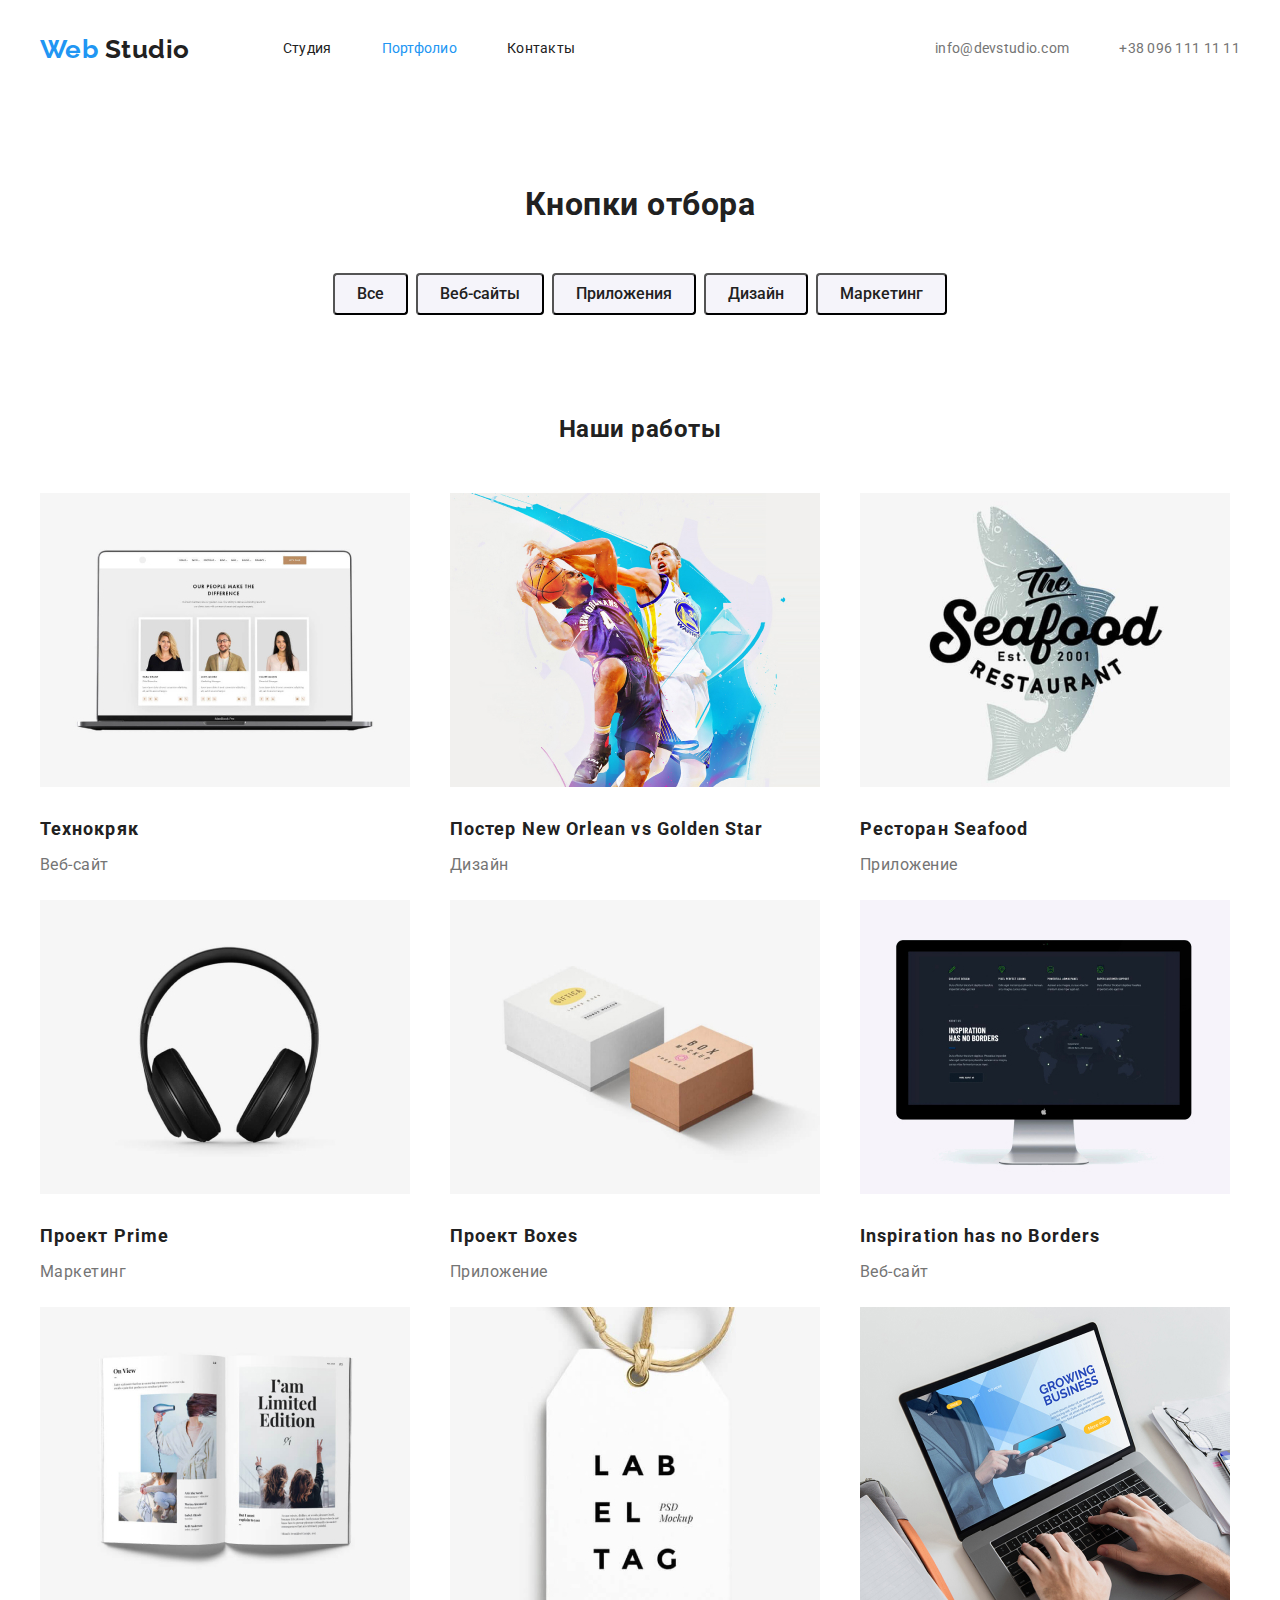
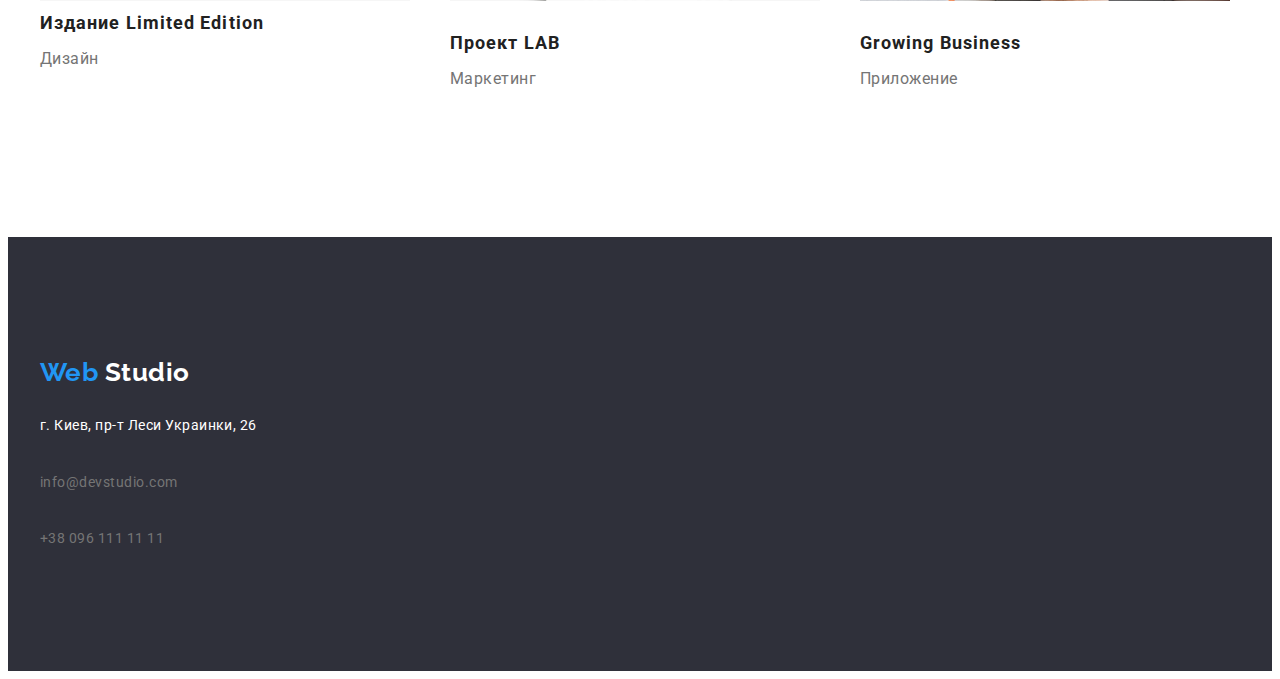
==== commit adac710b: "add HW3" ====
--- a/portfolio.html
+++ b/portfolio.html
@@ -25,7 +25,7 @@
                     <li class="pages-item"><a href="" class="link">Контакты</a></li>
                 </ul>
             </nav>
-            <ul class="list contacts contacts-head">
+            <ul class="list contacts-first contacts-head">
                 <li class="pages-item">
                     <a href="mailto:info@devstudio.com" class="contacts-now">info@devstudio.com</a>
                 </li>
@@ -41,24 +41,24 @@
 
     <main>
         <!-- Набор кнопок -->
-        <section class="buttons">
-            <div class="container">
+        <section>
+            <div class="container filter-block">
                 <h1 class="buttons-title">Кнопки отбора</h1>
-                <ul class="list">
-                    <li>
-                        <div class="first-button"><button type="button" class="buttons-link">Все</button></div>
+                <ul class="list buttons-list">
+                    <li class="button-item">
+                        <button type="button" class="buttons-link">Все</a> </button>
                     </li>
-                    <li>
-                        <div class="second-button"><button type="button" class="buttons-link">Веб-сайты</button></div>
+                    <li class="button-item">
+                        <button type="button" class="buttons-link">Веб-сайты</button>
                     </li>
-                    <li>
-                        <div class="third-button"><button type="button" class="buttons-link">Приложения</button></div>
+                    <li class="button-item">
+                        <button type="button" class="buttons-link">Приложения</button>
                     </li>
-                    <li>
-                        <div class="fourth-button"><button type="button" class="buttons-link">Дизайн</button> </div>
+                    <li class="button-item">
+                        <button type="button" class="buttons-link">Дизайн</button>
                     </li>
-                    <li>
-                        <div class="fifth-button"><button type="button" class="buttons-link">Маркетинг</button> </div>
+                    <li class="button-item">
+                        <button type="button" class="buttons-link">Маркетинг</button>
                     </li>
                 </ul>
             </div>
@@ -67,8 +67,8 @@
         <section class="works">
             <div class="container">
                 <h2 class="works-title">Наши работы</h2>
-                <ul class="list">
-                    <li>
+                <ul class="list works-card">
+                    <li class="works-card-elem">
 
                         <a href="" class="works-link">
                             <div class="container-works"><img src="./images/portfolio1.jpg" width=370 alt="Веб-сайт"></div>
@@ -79,7 +79,7 @@
 
 
                     </li>
-                    <li>
+                    <li class="works-card-elem">
                         <a href="" class="works-link">
                             <div class="container-works"><img src="./images/portfolio2.jpg" width=370 alt="Дизайн"></div>
                             <h3 class="works-subtitle">Постер New Orlean vs Golden Star</h3>
@@ -87,7 +87,7 @@
                         </a>
 
                     </li>
-                    <li>
+                    <li class="works-card-elem">
                         <a href="" class="works-link">
                             <div class="container-works"><img src="./images/portfolio3.jpg" width=370 alt="Приложение"></div>
                             <h3 class="works-subtitle">Ресторан Seafood</h3>
@@ -95,7 +95,7 @@
                         </a>
 
                     </li>
-                    <li>
+                    <li class="works-card-elem">
                         <a href="" class="works-link">
                             <div class="container-works"><img src="./images/portfolio4.jpg" width=370 alt="Маркетинг"></div>
                             <h3 class="works-subtitle">Проект Prime</h3>
@@ -103,7 +103,7 @@
                         </a>
 
                     </li>
-                    <li>
+                    <li class="works-card-elem">
                         <a href="" class="works-link">
                             <div class="container-works"><img src="./images/portfolio5.jpg" width=370 alt="Приложение"></div>
                             <h3 class="works-subtitle">Проект Boxes</h3>
@@ -111,7 +111,7 @@
                         </a>
 
                     </li>
-                    <li>
+                    <li class="works-card-elem">
                         <a href="" class="works-link">
                             <div class="container-works" class="container-works"><img src="./images/portfolio6.jpg" width=370 alt="Веб-сайт"></div>
                             <h3 class="works-subtitle">Inspiration has no Borders</h3>
@@ -119,7 +119,7 @@
                         </a>
 
                     </li>
-                    <li>
+                    <li class="works-card-elem">
                         <a href="" class="works-link">
                             <div><img src="./images/portfolio7.jpg" width=370 alt="Дизайн"></div>
                             <h3 class="works-subtitle">Издание Limited Edition</h3>
@@ -127,7 +127,7 @@
                         </a>
 
                     </li>
-                    <li>
+                    <li class="works-card-elem">
                         <a href="" class="works-link">
                             <div class="container-works"><img src="./images/portfolio8.jpg" width=370 alt="Маркетинг"></div>
                             <h3 class="works-subtitle">Проект LAB</h3>
@@ -135,7 +135,7 @@
                         </a>
 
                     </li>
-                    <li>
+                    <li class="works-card-elem">
                         <a href="" class="works-link">
                             <div class="container-works"><img src="./images/portfolio9.jpg" width=370 alt="Приложение"></div>
                             <h3 class="works-subtitle">Growing Business</h3>
@@ -154,17 +154,17 @@
 
 
     <!--Подвал сайта-->
-    <footer class="footer">
-        <div class="container">
-            <div class="footer-logo">
-                <a href="/" class="logo">
-                    <p><span class="blue">Web</span> <span class="white">Studio</span></p>
+    <footer class="contacts-footer">
+        <div class=" container ">
+            <div class="footer-logo ">
+                <a href="/ " class="logo ">
+                    <p><span class="blue ">Web</span> <span class="white ">Studio</span></p>
                 </a>
             </div>
-            <address class="contacts">
-                <div class="contacts-city"><span class="contacts-address">г. Киев, пр-т Леси Украинки, 26</span></div><br>
-                <div class="footer-email"><a href="mailto:info@devstudio.com" class="contacts-email">info@devstudio.com</a></div> <br>
-                <div class="footer-phone"><a href="tel:+380961111111" class="contacts-phone">+38 096 111 11 11</a></div>
+            <address class="contacts ">
+                <div class="contacts-city"><span class="contacts-address ">г. Киев, пр-т Леси Украинки, 26</span></div><br>
+                <div class="footer-email"><a href="mailto:info@devstudio.com " class="contacts-email ">info@devstudio.com</a></div> <br>
+                <div class="footer-phone"><a href="tel:+380961111111 " class="contacts-phone ">+38 096 111 11 11</a></div>
             </address>
         </div>
 
--- a/css/styles.css
+++ b/css/styles.css
@@ -19,24 +19,29 @@
 }
 
 
-/* Стили для странички index.html */
+/*========== Стили для странички index.html ==========*/
+
+
+/* Утилиты */
+
+.list {
+    margin: 0;
+    padding: 0;
+    list-style: none;
+}
 
 .flexin {
     display: flex;
-}
-
-
-/* .container {
-    margin: 0 auto;
-    padding-left: 20px;
-    padding-right: 20px;
-    width: 1600px;
-} */
+    align-items: center;
+    justify-content: space-around;
+}
 
 .container {
     margin-left: auto;
     margin-right: auto;
     width: 1200px;
+    padding-left: 20px;
+    padding-right: 20px;
 }
 
 .logo {
@@ -56,14 +61,9 @@
     color: var(--font-white);
 }
 
-.list {
-    margin: 0;
-    padding: 0;
-    list-style: none;
-}
-
 .pages {
     display: flex;
+    margin-left: 93px;
 }
 
 .pages .pages-item:not(:last-child) {
@@ -94,25 +94,26 @@
     letter-spacing: 0.02em;
 }
 
-.contacts {
-    display: flex;
-}
-
-.contacts .pages-item:not(:last-child) {
+.contacts-first {
+    display: flex;
+    margin-left: auto;
+}
+
+.contacts-first .pages-item:not(:last-child) {
     margin-right: 50px;
 }
 
-.contacts .contacts-now {
+.contacts-first .contacts-now {
     color: var(--font-grey);
     text-decoration: none;
 }
 
-.contacts .current {
+.contacts-first .current {
     color: var(--blue-color);
 }
 
-.contacts .contacts-now:hover,
-.contacts .contacts-now:focus {
+.contacts-first .contacts-now:hover,
+.contacts-first .contacts-now:focus {
     color: var(--blue-color);
 }
 
@@ -146,19 +147,37 @@
     font-family: inherit;
     font-size: 16px;
     line-height: 1.8;
-    text-decoration: none;
+    /* text-decoration: none; */
     border: 1px solid transparent;
     width: 200px;
     height: 50px;
 }
 
-.features-container {
+.features {
     padding-top: 94px;
     padding-bottom: 94px;
 }
 
+.features-container {
+    display: flex;
+}
+
+.features-card:not(:last-child) {
+    margin-right: 30px;
+}
+
+.features-card {
+    width: calc((100% - 90px) / 4);
+}
+
+
+/* .card {
+    justify-content: space-between;
+} */
+
 .features-title {
     margin-top: 0;
+    text-align: center;
 }
 
 .features .features-subtitle {
@@ -185,13 +204,31 @@
     background-color: var(--background-specialisations);
 }
 
-.specialisations-img {
-    /* margin-bottom: 94px; */
+.specialisations-container {
+    display: flex;
+}
+
+.specialisations-img:not(:last-child) {
+    width: calc((100% - 60px) / 3);
+    margin-right: 30px;
 }
 
 .specialisations-title {
     margin-top: 0;
     margin-bottom: 50px;
+    text-align: center;
+}
+
+.team-card {
+    width: calc((100% - 90px) / 4);
+}
+
+.team-card:not(:last-child) {
+    margin-right: 30px;
+}
+
+.team-list {
+    display: flex;
 }
 
 .team .team-title {
@@ -236,8 +273,15 @@
     color: var(--font-grey);
 }
 
-.footer {
+
+/* Стили для footer */
+
+.contacts-footer {
     background-color: var(--background-footer);
+    padding-top: 60px;
+    padding-bottom: 60px;
+    display: flex;
+    flex-direction: column;
 }
 
 .footer-logo {
@@ -252,11 +296,7 @@
     font-style: normal;
 }
 
-.contacts-city {
-    margin-top: 0;
-    margin-bottom: 9px;
-}
-
+.contacts-city,
 .footer-email {
     margin-top: 0;
     margin-bottom: 9px;
@@ -278,46 +318,102 @@
 }
 
 
-/* Стили для странички portfolio.html */
-
-.buttons {
+/*======== Стили для странички portfolio.html =========*/
+
+
+/* Кнопки */
+
+.buttons-list {
+    display: flex;
+    margin-top: 0;
+    margin-left: auto;
+    justify-content: center;
+}
+
+
+/* устанавляваем margin всем, кроме последней */
+
+
+/* Устанавливаем marginßright всем кнопкам, кроме последней */
+
+.buttons-list .button-item:not(:last-child) {
+    margin-right: 8px;
+}
+
+.buttons-title,
+.works-title {
+    margin-top: 0;
+    margin-bottom: 50px;
+    text-align: center;
+}
+
+.filter-block {
     padding-top: 94px;
-    padding-bottom: 94px;
-    min-width: 84px;
-    text-decoration: none;
+    padding-bottom: 50px;
+    text-decoration: none;
+}
+
+.filter-block .buttons-link {
+    color: var(--font-black);
+    background-color: var(--background-portfolio);
+    font-family: inherit;
+    padding: 6px 22px;
     font-family: inherit;
     font-weight: 500;
     font-size: 16px;
     line-height: 1.625;
     border-radius: 4px;
-}
-
-.buttons .buttons-link {
-    color: var(--font-black);
-    background-color: var(--background-portfolio);
-    font-family: inherit;
-}
-
-.buttons .buttons-link:hover,
-.buttons .buttons-link:focus {
+    margin-top: 0;
+    margin-bottom: 50px;
+}
+
+.filter-block .buttons-link:hover,
+.filter-block .buttons-link:focus {
     color: var(--font-white);
 }
 
-.buttons .buttons-link:hover,
-.buttons .buttons-link:focus {
+.filter-block .buttons-link:hover,
+.filter-block .buttons-link:focus {
     background-color: var(--blue-color);
 }
 
-.buttons .first-button,
-.buttons .second-button,
-.buttons .third-button,
-.buttons .fourth-button,
-.buttons .fifth-button {
+.filter-block .button-item {
     display: inline-block;
-    padding: 6px 22px;
-    text-decoration: none;
-    font-family: inherit;
-    border-radius: 4px;
+    text-decoration: none;
+}
+
+
+/* Стили для портфолио */
+
+.works-card {
+    display: flex;
+    flex-wrap: wrap;
+    margin-bottom: 30px;
+}
+
+.works-card-elem {
+    width: calc((100% - 60px) / 3);
+}
+
+
+/* Каждый третий элемент без margin */
+
+.works-card-elem:nth-child(3n) {
+    margin-right: 0;
+}
+
+
+/* Три последних элемента с margin-bottom */
+
+.works-card-elem:nth-last-child(-n + 3) {
+    margin-bottom: 94px;
+}
+
+
+/* Все кроме 3,6,9 имеют margin справа */
+
+.works-card-elem:not(:nth-child(3n)) {
+    margin-right: 30px;
 }
 
 .works .works-title {
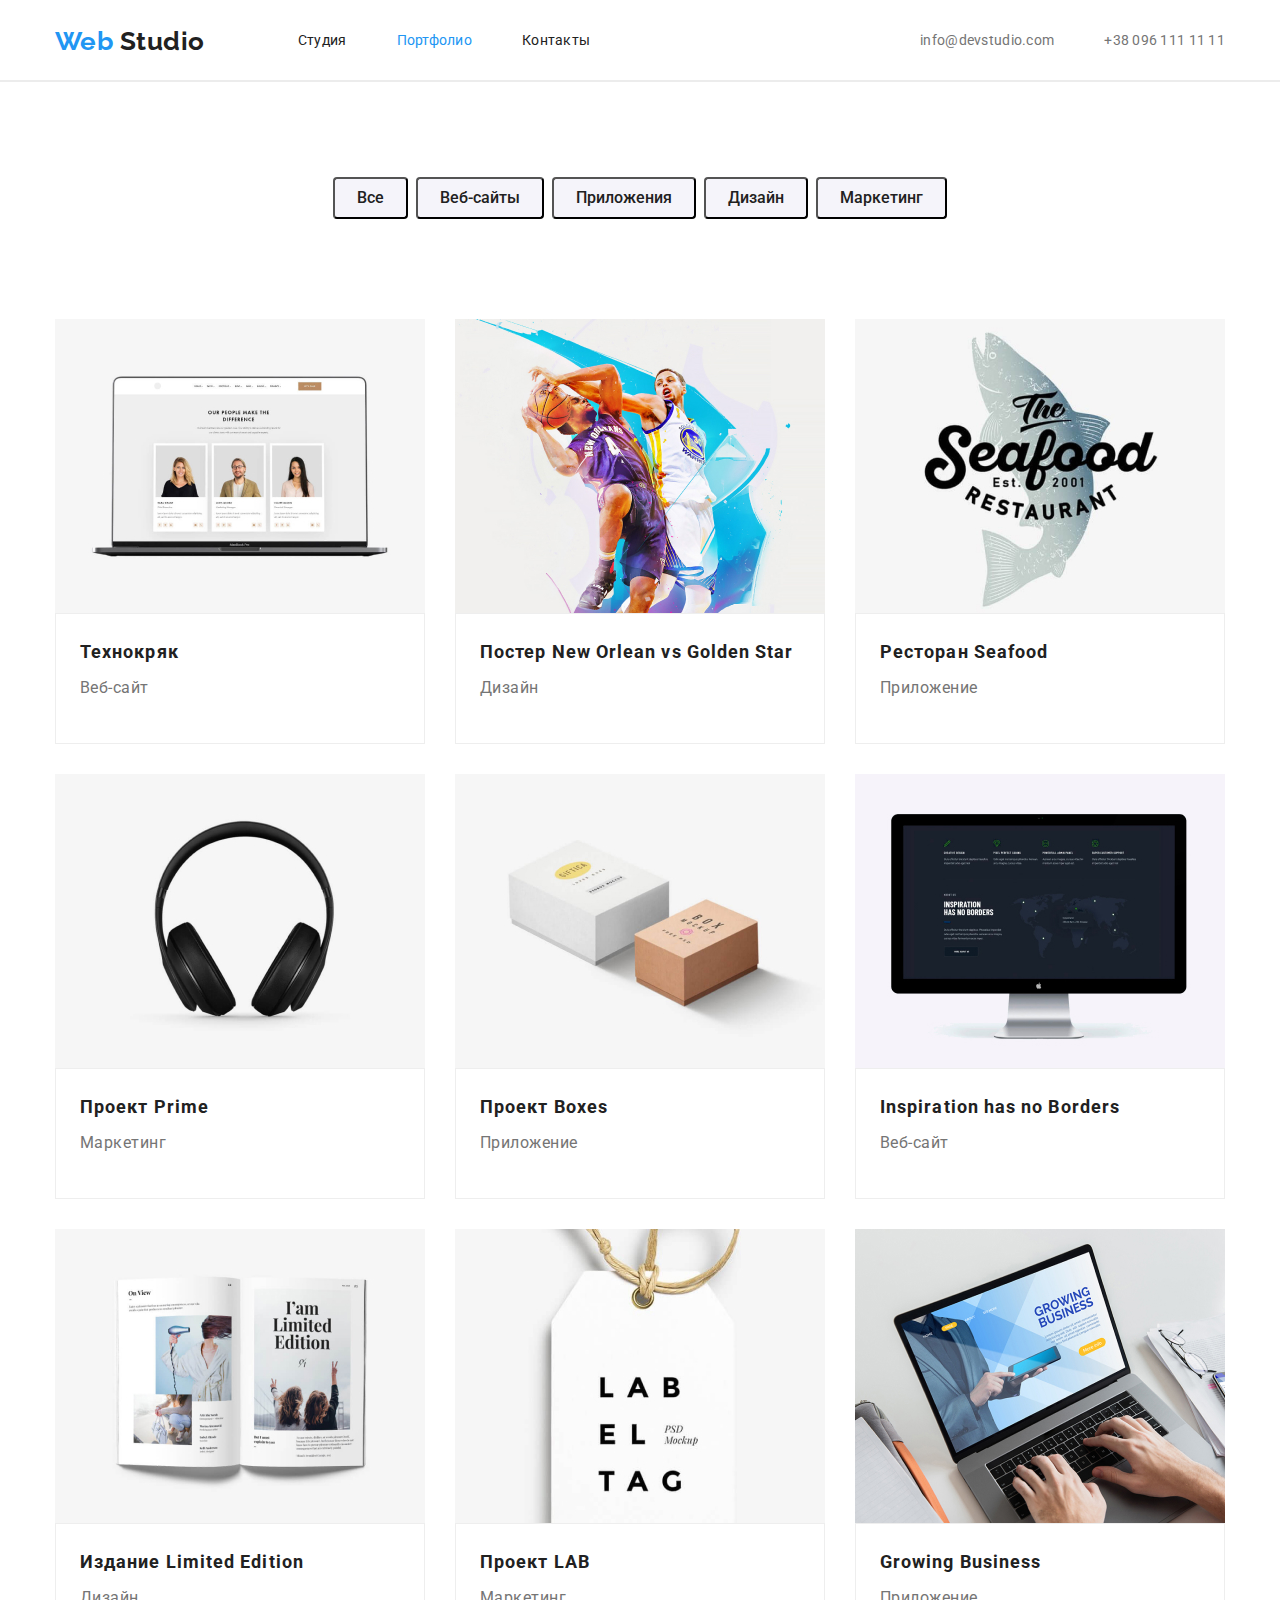
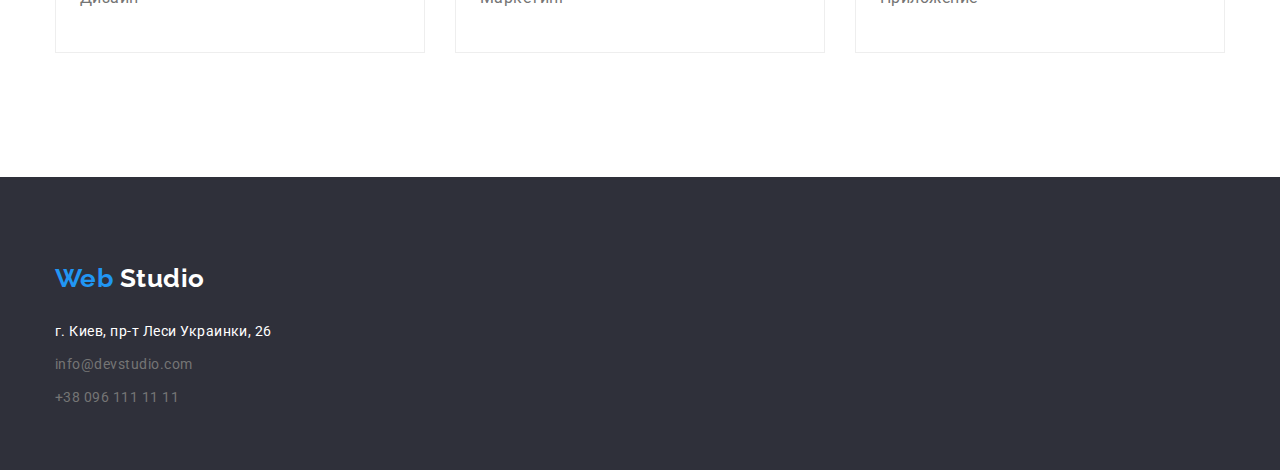
==== commit fb57de6c: "add HW3" ====
--- a/portfolio.html
+++ b/portfolio.html
@@ -35,15 +35,17 @@
                 </li>
             </ul>
         </div>
+        <div class="line"></div>
 
 
     </header>
 
     <main>
+
         <!-- Набор кнопок -->
-        <section>
-            <div class="container filter-block">
-                <h1 class="buttons-title">Кнопки отбора</h1>
+        <section class="filter-block">
+            <div class="container ">
+                <h1 class="buttons-title hidden">Кнопки отбора</h1>
                 <ul class="list buttons-list">
                     <li class="button-item">
                         <button type="button" class="buttons-link">Все</a> </button>
@@ -66,80 +68,103 @@
         <!-- Наше портфолио -->
         <section class="works">
             <div class="container">
-                <h2 class="works-title">Наши работы</h2>
+                <h2 class="works-title hidden">Наши работы</h2>
                 <ul class="list works-card">
+
                     <li class="works-card-elem">
-
                         <a href="" class="works-link">
-                            <div class="container-works"><img src="./images/portfolio1.jpg" width=370 alt="Веб-сайт"></div>
-                            <h3 class="works-subtitle">Технокряк</h3>
-                            <p class="works-type">Веб-сайт</p>
+                            <img class="container-works" src="./images/portfolio1.jpg" width=370 alt="Веб-сайт">
+                            <div class="card-content">
+                                <h3 class="works-subtitle">Технокряк</h3>
+                                <p class="works-type">Веб-сайт</p>
+                            </div>
                         </a>
-
-
-
                     </li>
                     <li class="works-card-elem">
                         <a href="" class="works-link">
-                            <div class="container-works"><img src="./images/portfolio2.jpg" width=370 alt="Дизайн"></div>
-                            <h3 class="works-subtitle">Постер New Orlean vs Golden Star</h3>
-                            <p class="works-type">Дизайн</p>
+                            <img class="container-works" src="./images/portfolio2.jpg" width=370 alt="Дизайн">
+                            <div class="card-content">
+                                <h3 class="works-subtitle">Постер New Orlean vs Golden Star</h3>
+                                <p class="works-type">Дизайн</p>
+                            </div>
+
                         </a>
 
                     </li>
                     <li class="works-card-elem">
                         <a href="" class="works-link">
-                            <div class="container-works"><img src="./images/portfolio3.jpg" width=370 alt="Приложение"></div>
-                            <h3 class="works-subtitle">Ресторан Seafood</h3>
-                            <p class="works-type">Приложение</p>
+                            <img class="container-works" src="./images/portfolio3.jpg" width=370 alt="Приложение">
+                            <div class="card-content">
+                                <h3 class="works-subtitle">Ресторан Seafood</h3>
+                                <p class="works-type">Приложение</p>
+                            </div>
+
                         </a>
 
                     </li>
                     <li class="works-card-elem">
                         <a href="" class="works-link">
-                            <div class="container-works"><img src="./images/portfolio4.jpg" width=370 alt="Маркетинг"></div>
-                            <h3 class="works-subtitle">Проект Prime</h3>
-                            <p class="works-type">Маркетинг</p>
+                            <img class="container-works" src="./images/portfolio4.jpg" width=370 alt="Маркетинг">
+                            <div class="card-content">
+                                <h3 class="works-subtitle">Проект Prime</h3>
+                                <p class="works-type">Маркетинг</p>
+                            </div>
+
                         </a>
 
                     </li>
                     <li class="works-card-elem">
                         <a href="" class="works-link">
-                            <div class="container-works"><img src="./images/portfolio5.jpg" width=370 alt="Приложение"></div>
-                            <h3 class="works-subtitle">Проект Boxes</h3>
-                            <p class="works-type">Приложение</p>
+                            <img class="container-works" src="./images/portfolio5.jpg" width=370 alt="Приложение">
+                            <div class="card-content">
+                                <h3 class="works-subtitle">Проект Boxes</h3>
+                                <p class="works-type">Приложение</p>
+                            </div>
+
                         </a>
 
                     </li>
                     <li class="works-card-elem">
                         <a href="" class="works-link">
-                            <div class="container-works" class="container-works"><img src="./images/portfolio6.jpg" width=370 alt="Веб-сайт"></div>
-                            <h3 class="works-subtitle">Inspiration has no Borders</h3>
-                            <p class="works-type">Веб-сайт</p>
+                            <img class="container-works" src="./images/portfolio6.jpg" width=370 alt="Веб-сайт">
+                            <div class="card-content">
+                                <h3 class="works-subtitle">Inspiration has no Borders</h3>
+                                <p class="works-type">Веб-сайт</p>
+                            </div>
+
                         </a>
 
                     </li>
                     <li class="works-card-elem">
                         <a href="" class="works-link">
-                            <div><img src="./images/portfolio7.jpg" width=370 alt="Дизайн"></div>
-                            <h3 class="works-subtitle">Издание Limited Edition</h3>
-                            <p class="works-type">Дизайн</p>
+                            <img class="container-works" src="./images/portfolio7.jpg" width=370 alt="Дизайн">
+                            <div class="card-content">
+                                <h3 class="works-subtitle">Издание Limited Edition</h3>
+                                <p class="works-type">Дизайн</p>
+                            </div>
+
                         </a>
 
                     </li>
                     <li class="works-card-elem">
                         <a href="" class="works-link">
-                            <div class="container-works"><img src="./images/portfolio8.jpg" width=370 alt="Маркетинг"></div>
-                            <h3 class="works-subtitle">Проект LAB</h3>
-                            <p class="works-type">Маркетинг</p>
+                            <img class="container-works" src="./images/portfolio8.jpg" width=370 alt="Маркетинг">
+                            <div class="card-content">
+                                <h3 class="works-subtitle">Проект LAB</h3>
+                                <p class="works-type">Маркетинг</p>
+                            </div>
+
                         </a>
 
                     </li>
                     <li class="works-card-elem">
                         <a href="" class="works-link">
-                            <div class="container-works"><img src="./images/portfolio9.jpg" width=370 alt="Приложение"></div>
-                            <h3 class="works-subtitle">Growing Business</h3>
-                            <p class="works-type">Приложение</p>
+                            <img class="container-works" src="./images/portfolio9.jpg" width=370 alt="Приложение">
+                            <div class="card-content">
+                                <h3 class="works-subtitle">Growing Business</h3>
+                                <p class="works-type">Приложение</p>
+                            </div>
+
                         </a>
 
                     </li>
@@ -161,9 +186,9 @@
                     <p><span class="blue ">Web</span> <span class="white ">Studio</span></p>
                 </a>
             </div>
-            <address class="contacts ">
-                <div class="contacts-city"><span class="contacts-address ">г. Киев, пр-т Леси Украинки, 26</span></div><br>
-                <div class="footer-email"><a href="mailto:info@devstudio.com " class="contacts-email ">info@devstudio.com</a></div> <br>
+            <address class="contacts">
+                <div class="contacts-city"><span class="contacts-address ">г. Киев, пр-т Леси Украинки, 26</span></div>
+                <div class="footer-email"><a href="mailto:info@devstudio.com " class="contacts-email ">info@devstudio.com</a></div> 
                 <div class="footer-phone"><a href="tel:+380961111111 " class="contacts-phone ">+38 096 111 11 11</a></div>
             </address>
         </div>
--- a/css/styles.css
+++ b/css/styles.css
@@ -16,6 +16,7 @@
     background-color: var(--primery-white-color);
     font-family: Roboto, sans-serif;
     letter-spacing: 0.03em;
+    margin: 0;
 }
 
 
@@ -36,12 +37,16 @@
     justify-content: space-around;
 }
 
+.hidden {
+    display: none;
+}
+
 .container {
     margin-left: auto;
     margin-right: auto;
-    width: 1200px;
-    padding-left: 20px;
-    padding-right: 20px;
+    width: 1170px;
+    padding-left: 15px;
+    padding-right: 15px;
 }
 
 .logo {
@@ -115,6 +120,15 @@
 .contacts-first .contacts-now:hover,
 .contacts-first .contacts-now:focus {
     color: var(--blue-color);
+}
+
+.line {
+    position: absolute;
+    width: 100%;
+    height: 0px;
+    left: 0px;
+    top: 80px;
+    border: 1px solid #ECECEC;
 }
 
 .hero {
@@ -284,16 +298,13 @@
     flex-direction: column;
 }
 
-.footer-logo {
-    margin-top: 60px;
-    margin-bottom: 20px;
-}
-
 .contacts {
     font-weight: 400;
     font-size: 14px;
     line-height: 1.7;
     font-style: normal;
+    display: flex;
+    flex-direction: column;
 }
 
 .contacts-city,
@@ -304,7 +315,6 @@
 
 .footer-phone {
     margin-top: 0;
-    padding-bottom: 60px;
 }
 
 .contacts .contacts-address {
@@ -385,10 +395,14 @@
 
 /* Стили для портфолио */
 
+.works {
+    margin-bottom: 94px;
+}
+
 .works-card {
     display: flex;
     flex-wrap: wrap;
-    margin-bottom: 30px;
+    /* margin-bottom: 30px; */
 }
 
 .works-card-elem {
@@ -405,9 +419,10 @@
 
 /* Три последних элемента с margin-bottom */
 
-.works-card-elem:nth-last-child(-n + 3) {
+
+/* .works-card-elem:nth-last-child(-n + 3) {
     margin-bottom: 94px;
-}
+} */
 
 
 /* Все кроме 3,6,9 имеют margin справа */
@@ -420,8 +435,9 @@
     margin-top: 0;
 }
 
-.works-link .container-works {
-    margin-bottom: 20px;
+.container-works {
+    display: block;
+    /* margin-bottom: 0; */
 }
 
 .works .works-subtitle {
@@ -445,4 +461,18 @@
 
 .works .works-link {
     text-decoration: none;
+}
+
+.card-content {
+    /* width: calc((100% - 60px) / 3); */
+    /* width: 370px; */
+    background: #FFFFFF;
+    border: 1px solid #EEEEEE;
+    box-sizing: border-box;
+    padding-left: 24px;
+    padding-right: 24px;
+    padding-top: 20px;
+    padding-bottom: 20px;
+    margin-bottom: 30px;
+    margin-top: 0;
 }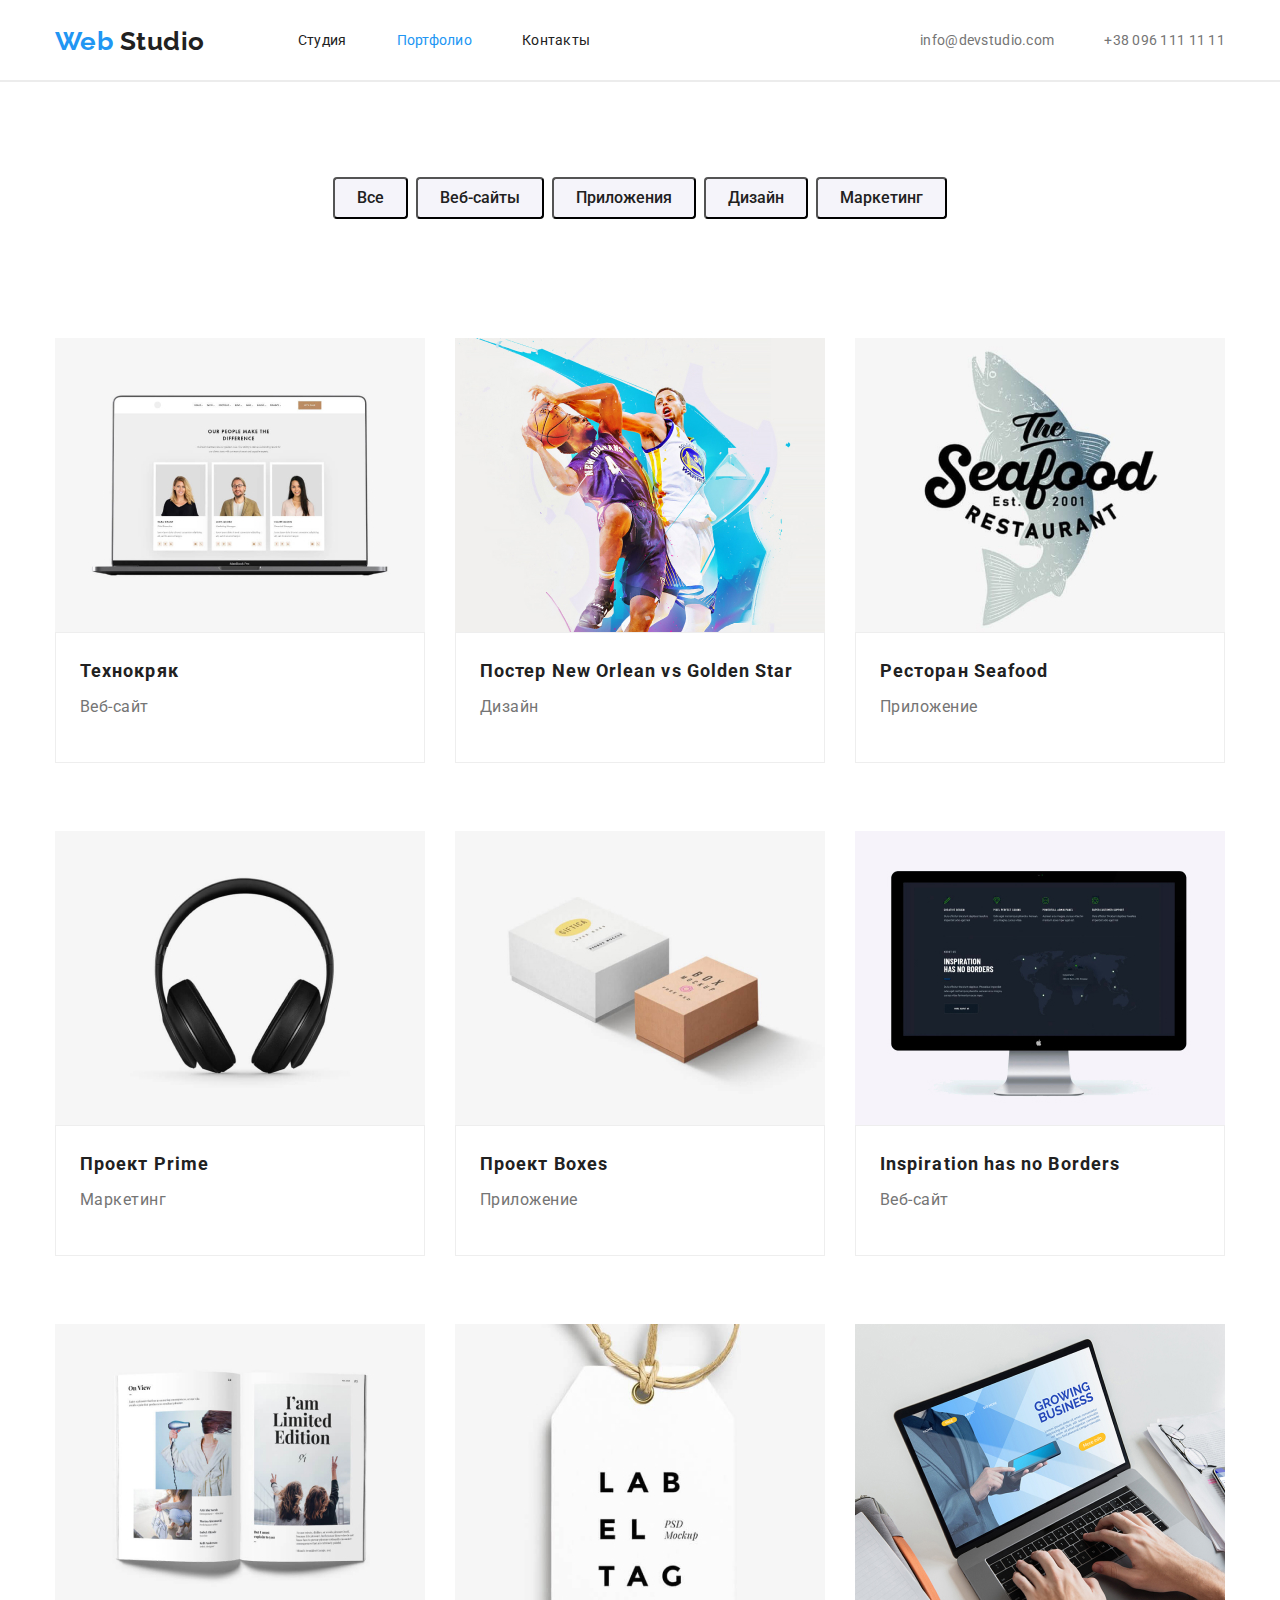
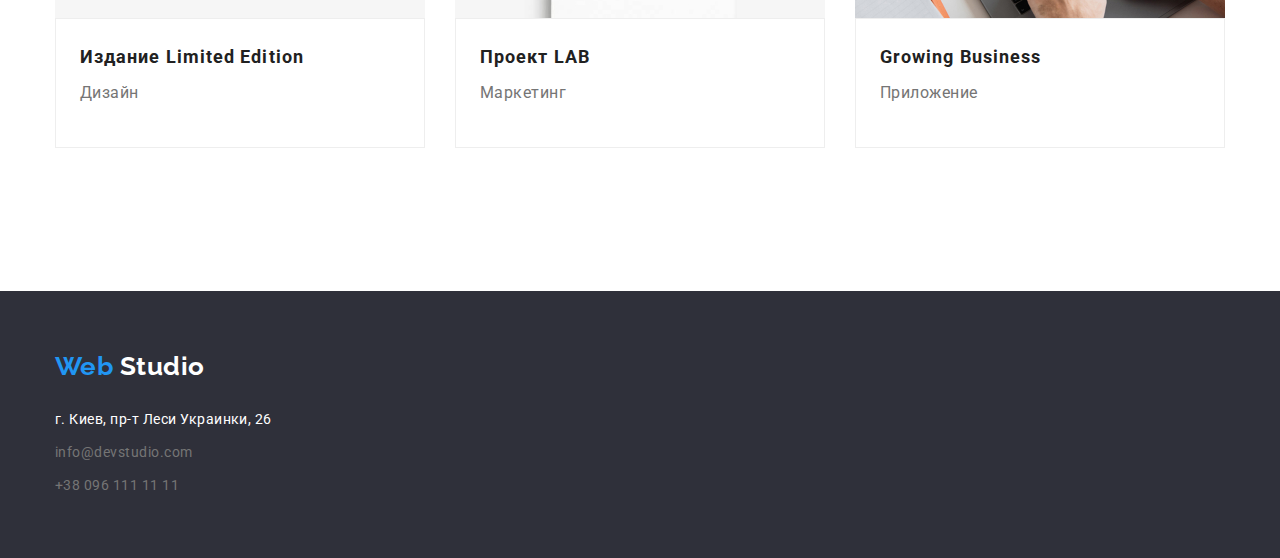
==== commit 8715a2b5: "add HW3" ====
--- a/portfolio.html
+++ b/portfolio.html
@@ -183,7 +183,7 @@
         <div class=" container ">
             <div class="footer-logo ">
                 <a href="/ " class="logo ">
-                    <p><span class="blue ">Web</span> <span class="white ">Studio</span></p>
+                    <p class="no-margin"><span class="blue ">Web</span> <span class="white ">Studio</span></p>
                 </a>
             </div>
             <address class="contacts">
--- a/css/styles.css
+++ b/css/styles.css
@@ -42,9 +42,10 @@
 }
 
 .container {
+    box-sizing: border-box;
     margin-left: auto;
     margin-right: auto;
-    width: 1170px;
+    width: 1200px;
     padding-left: 15px;
     padding-right: 15px;
 }
@@ -327,6 +328,10 @@
     text-decoration: none;
 }
 
+.no-margin {
+    margin-top: 0;
+}
+
 
 /*======== Стили для странички portfolio.html =========*/
 
@@ -396,7 +401,7 @@
 /* Стили для портфолио */
 
 .works {
-    margin-bottom: 94px;
+    padding-bottom: 94px;
 }
 
 .works-card {
@@ -461,6 +466,8 @@
 
 .works .works-link {
     text-decoration: none;
+    margin-left: 15px;
+    margin-right: 15px;
 }
 
 .card-content {
